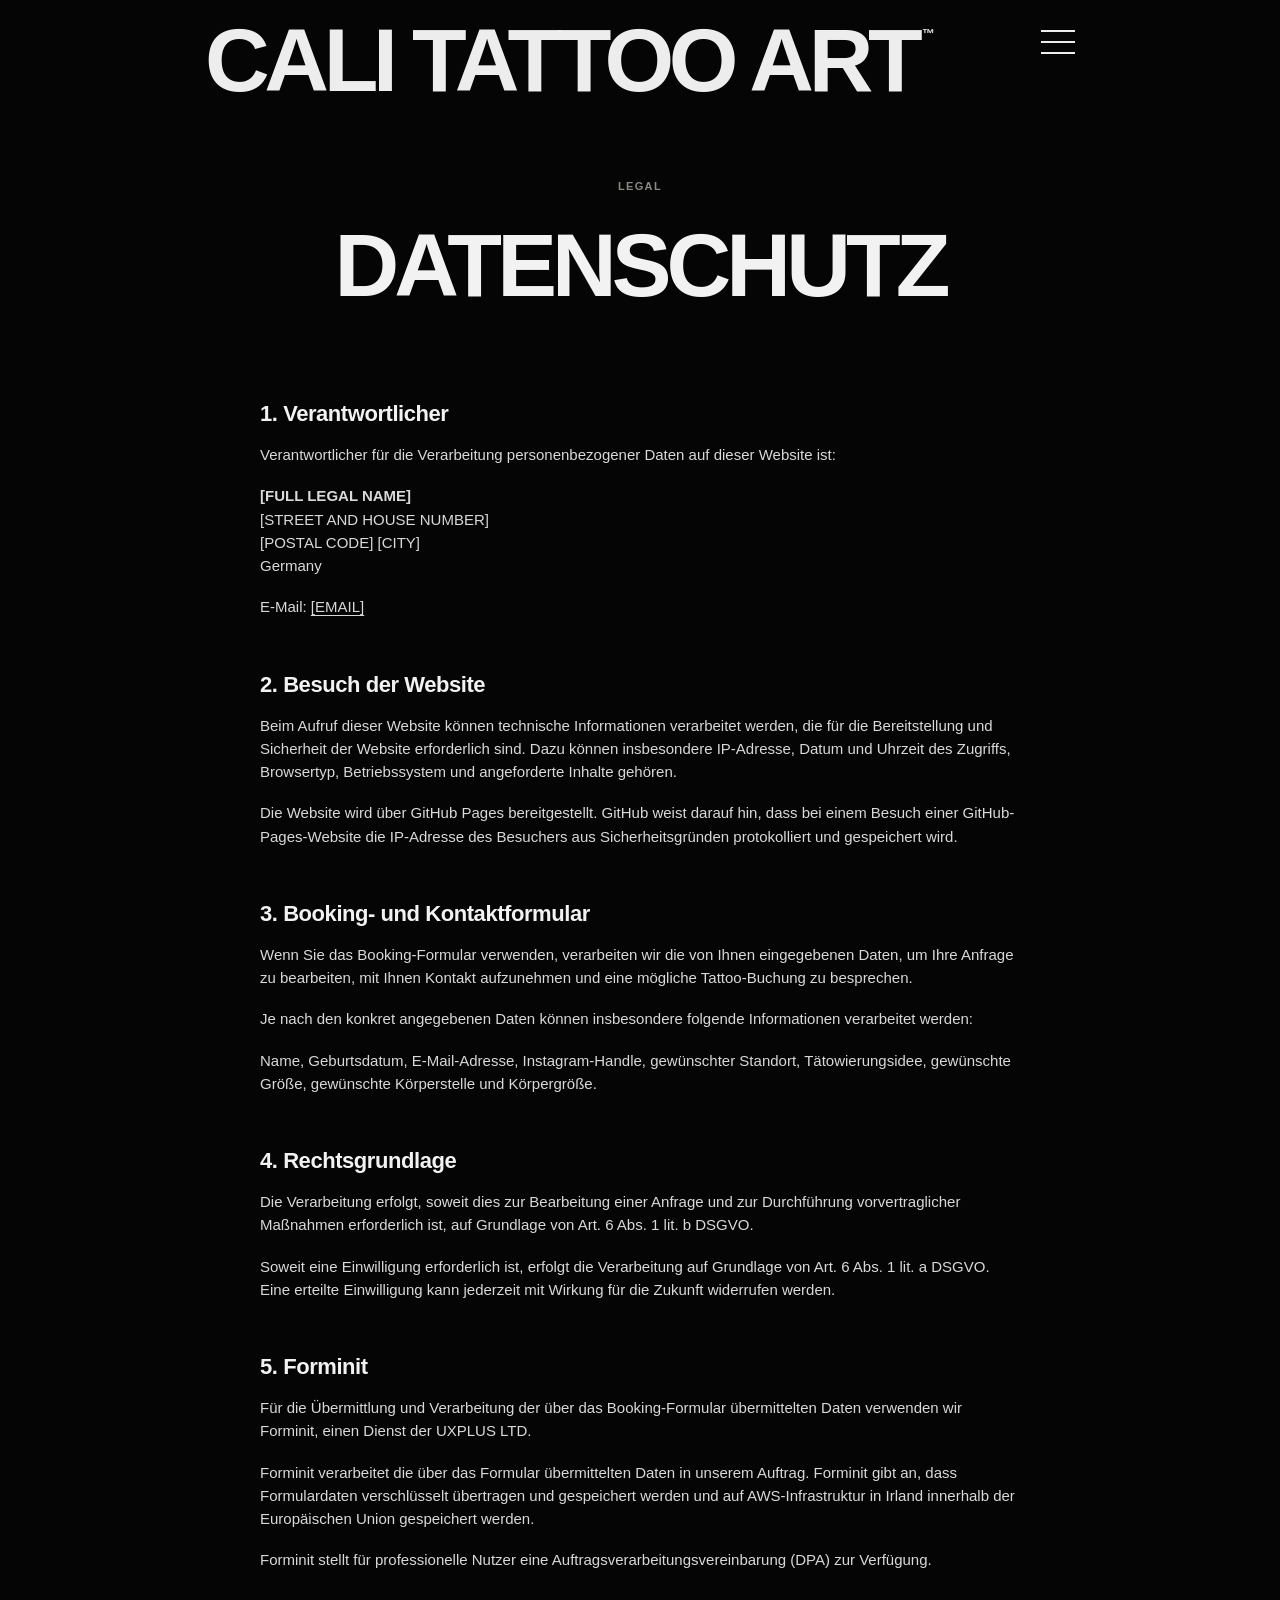
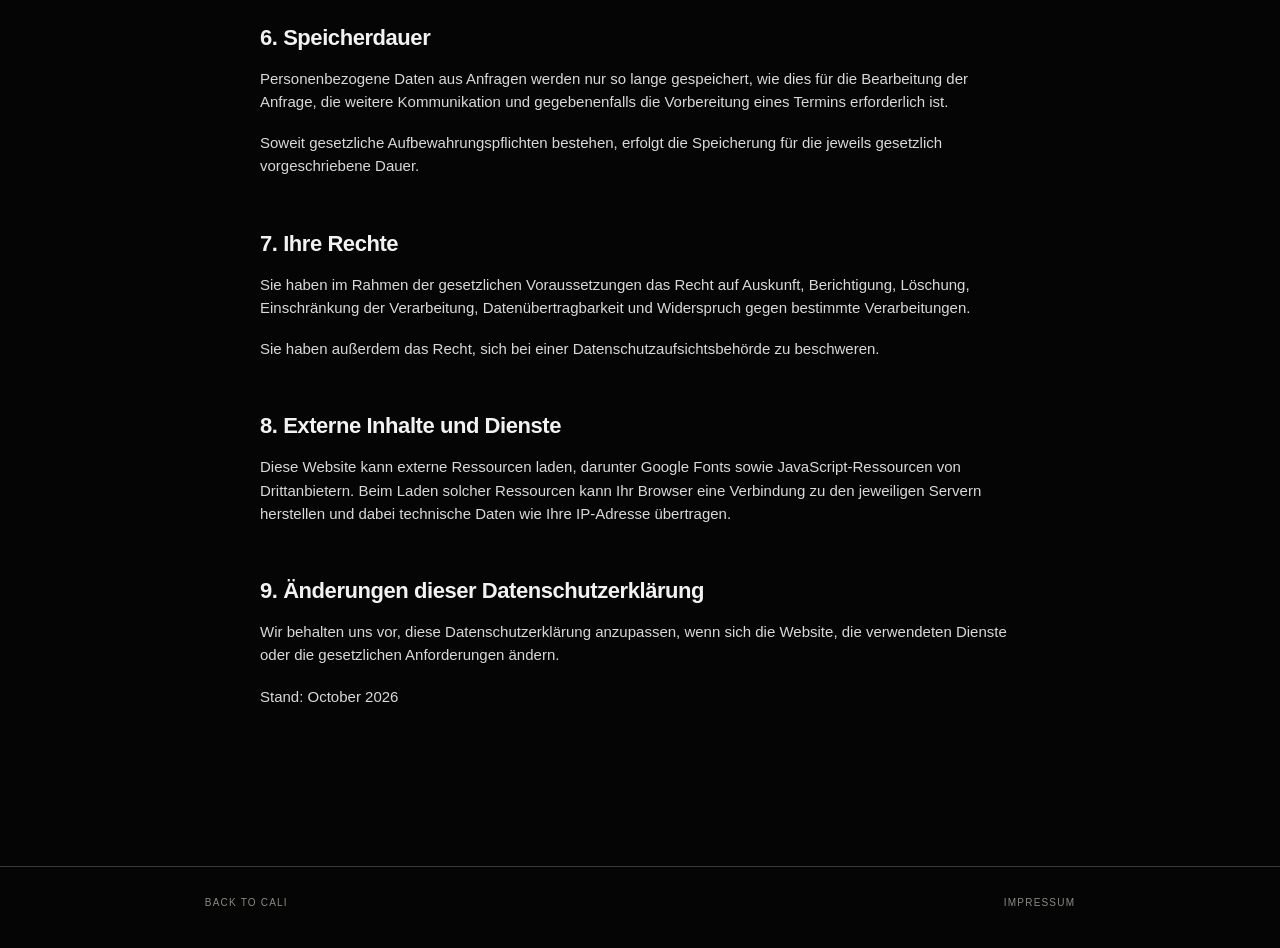
==== datenschutz.html @ 687f27f2 "impre" ====
<!DOCTYPE html>
<html lang="en">

<head>

    <meta charset="UTF-8">

    <meta
        name="viewport"
        content="width=device-width, initial-scale=1.0">

    <title>CALI — Privacy Policy</title>

    <link rel="stylesheet" href="style.css">

</head>

<body>

<header class="site-header">

    <a href="index.html" class="brand">
        <span class="brand-name">CALI TATTOO ART</span>
        <span class="brand-tm">™</span>
    </a>

    <button
        class="menu-toggle"
        aria-label="Open menu"
        aria-expanded="false">

        <span></span>
        <span></span>
        <span></span>

    </button>

    <div class="menu-panel">

        <a href="index.html#experience">
            TATTOO EXPERIENCE
        </a>

        <a href="index.html#booking">
            BOOK NOW
        </a>

        <a href="work.html">
            MY WORK
        </a>

    </div>

</header>


<main class="legal-page">

    <section class="legal-header">

        <span>LEGAL</span>

        <h1>DATENSCHUTZ</h1>

    </section>


    <section class="legal-content">

        <h2>1. Verantwortlicher</h2>

        <p>
            Verantwortlicher für die Verarbeitung
            personenbezogener Daten auf dieser Website ist:
        </p>

        <p>
            <strong>[FULL LEGAL NAME]</strong><br>
            [STREET AND HOUSE NUMBER]<br>
            [POSTAL CODE] [CITY]<br>
            Germany
        </p>

        <p>
            E-Mail:
            <a href="mailto:[EMAIL]">[EMAIL]</a>
        </p>


        <h2>2. Besuch der Website</h2>

        <p>
            Beim Aufruf dieser Website können technische
            Informationen verarbeitet werden, die für die
            Bereitstellung und Sicherheit der Website erforderlich
            sind. Dazu können insbesondere IP-Adresse,
            Datum und Uhrzeit des Zugriffs, Browsertyp,
            Betriebssystem und angeforderte Inhalte gehören.
        </p>

        <p>
            Die Website wird über GitHub Pages bereitgestellt.
            GitHub weist darauf hin, dass bei einem Besuch einer
            GitHub-Pages-Website die IP-Adresse des Besuchers aus
            Sicherheitsgründen protokolliert und gespeichert wird.
        </p>


        <h2>3. Booking- und Kontaktformular</h2>

        <p>
            Wenn Sie das Booking-Formular verwenden, verarbeiten
            wir die von Ihnen eingegebenen Daten, um Ihre Anfrage
            zu bearbeiten, mit Ihnen Kontakt aufzunehmen und eine
            mögliche Tattoo-Buchung zu besprechen.
        </p>

        <p>
            Je nach den konkret angegebenen Daten können
            insbesondere folgende Informationen verarbeitet werden:
        </p>

        <p>
            Name, Geburtsdatum, E-Mail-Adresse, Instagram-Handle,
            gewünschter Standort, Tätowierungsidee, gewünschte
            Größe, gewünschte Körperstelle und Körpergröße.
        </p>


        <h2>4. Rechtsgrundlage</h2>

        <p>
            Die Verarbeitung erfolgt, soweit dies zur Bearbeitung
            einer Anfrage und zur Durchführung vorvertraglicher
            Maßnahmen erforderlich ist, auf Grundlage von
            Art. 6 Abs. 1 lit. b DSGVO.
        </p>

        <p>
            Soweit eine Einwilligung erforderlich ist, erfolgt die
            Verarbeitung auf Grundlage von Art. 6 Abs. 1 lit. a
            DSGVO. Eine erteilte Einwilligung kann jederzeit mit
            Wirkung für die Zukunft widerrufen werden.
        </p>


        <h2>5. Forminit</h2>

        <p>
            Für die Übermittlung und Verarbeitung der über das
            Booking-Formular übermittelten Daten verwenden wir
            Forminit, einen Dienst der UXPLUS LTD.
        </p>

        <p>
            Forminit verarbeitet die über das Formular übermittelten
            Daten in unserem Auftrag. Forminit gibt an, dass
            Formulardaten verschlüsselt übertragen und gespeichert
            werden und auf AWS-Infrastruktur in Irland innerhalb
            der Europäischen Union gespeichert werden.
        </p>

        <p>
            Forminit stellt für professionelle Nutzer eine
            Auftragsverarbeitungsvereinbarung (DPA) zur Verfügung.
        </p>


        <h2>6. Speicherdauer</h2>

        <p>
            Personenbezogene Daten aus Anfragen werden nur so lange
            gespeichert, wie dies für die Bearbeitung der Anfrage,
            die weitere Kommunikation und gegebenenfalls die
            Vorbereitung eines Termins erforderlich ist.
        </p>

        <p>
            Soweit gesetzliche Aufbewahrungspflichten bestehen,
            erfolgt die Speicherung für die jeweils gesetzlich
            vorgeschriebene Dauer.
        </p>


        <h2>7. Ihre Rechte</h2>

        <p>
            Sie haben im Rahmen der gesetzlichen Voraussetzungen
            das Recht auf Auskunft, Berichtigung, Löschung,
            Einschränkung der Verarbeitung, Datenübertragbarkeit
            und Widerspruch gegen bestimmte Verarbeitungen.
        </p>

        <p>
            Sie haben außerdem das Recht, sich bei einer
            Datenschutzaufsichtsbehörde zu beschweren.
        </p>


        <h2>8. Externe Inhalte und Dienste</h2>

        <p>
            Diese Website kann externe Ressourcen laden, darunter
            Google Fonts sowie JavaScript-Ressourcen von
            Drittanbietern. Beim Laden solcher Ressourcen kann Ihr
            Browser eine Verbindung zu den jeweiligen Servern
            herstellen und dabei technische Daten wie Ihre
            IP-Adresse übertragen.
        </p>


        <h2>9. Änderungen dieser Datenschutzerklärung</h2>

        <p>
            Wir behalten uns vor, diese Datenschutzerklärung
            anzupassen, wenn sich die Website, die verwendeten
            Dienste oder die gesetzlichen Anforderungen ändern.
        </p>

        <p>
            Stand: October 2026
        </p>

    </section>

</main>


<footer class="legal-footer">

    <a href="index.html">BACK TO CALI</a>

    <a href="impressum.html">IMPRESSUM</a>

</footer>


<script src="https://forminit.com/sdk/v1/forminit.js"></script>

<script type="module" src="script.js"></script>

</body>

</html>
---- style.css ----
@import url('https://fonts.googleapis.com/css2?family=Roboto+Condensed:wght@700&display=swap');
@import url('https://fonts.googleapis.com/css2?family=Manrope:wght@300;400&display=swap');


/* =========================================================
   BASIC RESET
========================================================= */

* {
    margin: 0;
    padding: 0;
    box-sizing: border-box;
}

html {
    scroll-behavior: smooth;
}

body {
    background: #050505;
    color: #f2f2f2;
    font-family: Arial, Helvetica, sans-serif;
}

a {
    color: inherit;
    text-decoration: none;
}

img,
video {
    display: block;
}

main {
    width: 100%;
}


/* =========================================================
   ROOT
========================================================= */

:root {
    --bg: #050505;
    --text: #f2f2f2;
    --muted: #8a8a84;
    --line: rgba(241, 241, 237, 0.22);
}


/* =========================================================
   HEADER
========================================================= */

.site-header {
       position: fixed;
    top: 0;
    left: 0;

    width: 100%;

    z-index: 1000;

    padding: 24px 32px;

    display: flex;
    justify-content: space-between;
    align-items: flex-start;

    background: transparent;
    mix-blend-mode: difference;
}

.main-nav {
    display: none !important;
}


/* BRAND */

.brand {
    position: relative;

    display: inline-flex;
    align-items: flex-start;

    font-family: 'DejaVu Sans Condensed', Arial, sans-serif;
    font-size: clamp(55px, 7vw, 105px);
    line-height: 0.82;
    letter-spacing: -0.06em;
    font-weight: 700;

    white-space: nowrap;

    transform-origin: top left;
    will-change: transform;

    transition: transform 2s ease-in-out;
}

.brand-name {
    display: inline-block;
}

.brand-tm {
    position: static !important;

    display: inline-block;

    margin-left: 5px !important;

    font-family: Arial, Helvetica, sans-serif !important;
    font-size: 0.14em !important;
    font-weight: 700 !important;
    line-height: 1 !important;
    letter-spacing: 0 !important;

    transform: translateY(0.32em) !important;
}


/* NAVIGATION */

.main-nav {
    display: flex;
    align-items: flex-start;

    gap: 28px;

    padding-top: 5px;
}

.main-nav a {
    font-size: 11px;
    letter-spacing: 0.14em;
    line-height: 1;
}

.main-nav a:hover {
    opacity: 0.6;
}


/* HEADER WHEN SCROLLED */

.site-header.scrolled {
    padding-top: 18px;
}

.site-header.scrolled .brand {
    font-size: clamp(55px, 7vw, 105px);
    line-height: 0.82;
    letter-spacing: -0.06em;
    font-weight: 700;

    transform: scale(0.42);
    transform-origin: top left;
}


/* =========================================================
   HERO
========================================================= */

.hero {
    position: relative;

    width: 100%;

    min-height: auto;
    height: auto;

    padding: 135px 40px 20px;

    display: flex;
    flex-direction: column;
    justify-content: flex-start;

    background: var(--bg);

    overflow: visible;
}


/* HERO IMAGE */

.hero-image {
    width: min(18vw, 340px);
    margin: 20px 0 0 12%;
    position: relative;
    z-index: 1;
    align-self: flex-start;
    }

.hero-image img {
    width: 100%;
    height: auto;

    display: block;

    object-fit: cover;

    filter: grayscale(100%);
}


/* HERO TOP / BOTTOM */

.hero-top,
.hero-bottom {
    width: 100%;

    display: flex;
    justify-content: space-between;
    align-items: flex-end;

    font-size: 10px;
    line-height: 1;

    letter-spacing: 0.13em;

    color: var(--muted);
}


/* =========================================================
   THREE.JS LOGO
========================================================= */

.hero-logo {
    position: fixed;

    top: 46%;
    left: 70%;

    width: min(480px, 48vw);
    height: min(480px, 48vw);

    transform: translate(-50%, -50%);

    z-index: 900;

    pointer-events: none;

    perspective: 1000px;
}

#three-logo {
    width: 100%;
    height: 100%;

    display: block;
}


/* =========================================================
   STUDIO
========================================================= */

.studio-section {
    min-height: 80vh;
}

.studio-heading {
    margin-top: 70px;
}

.studio-heading h2 {
    margin: 0;

    font-size: clamp(42px, 5vw, 72px);
    line-height: 0.9;

    font-weight: 400;

    letter-spacing: -0.045em;
}


/* =========================================================
   CALI VISUAL FLOW
========================================================= */

.visual-flow {
    position: relative;
    width: 100%;
    height: 2450px;
    margin-top: 40px;
}


/* LOGO */

.visual-logo {
    position: absolute;

    top: 0;
    left: 10%;

    width: 180px;
}

.visual-logo img {
    width: 100%;
    height: auto;
}


/* VIDEO */

.visual-video {
    position: absolute;

    top: 80px;
    right: 12%;
    left: auto;

    width: 260px;
    aspect-ratio: 9 / 16;

    overflow: hidden;
}

.visual-video video {
     width: 100%;
    height: 100%;

    display: block;

    object-fit: cover;
}


/* ALL PHOTOS */

.visual-photo {
    position: absolute;

    overflow: hidden;
}

.visual-photo img {
   width: 100%;
    height: 100%;

    display: block;

    object-fit: cover;
}


/* =========================================================
   COMPACT VISUAL FLOW — HORIZONTAL + VERTICAL
========================================================= */

.visual-photo-1 {
   position: absolute;

    top: 650px;
    right: 14%;

    width: 217px;
    height: 270px;

    overflow: hidden;
    }


.visual-photo-2 {
   position: absolute;

    top: 540px;
    left: 14%;

    width: 323px;
    height: 323px;

    overflow: hidden;
}

.visual-photo-3 {
   position: absolute;

    top: 1100px;
    right: 14%;

    width: 417px;
    height: 485px;

    overflow: hidden;
}

.visual-photo-4 {
    position: absolute;

    top: 1350px;       
    left: 14%;

    width: 24vw;
    max-width: 460px;

    height: 460px;

    overflow: hidden;
}

.visual-photo-5 {
      position: absolute;

    top: 1650px;
    right: 14%;

    width: 24vw;
    max-width: 460px;

    height: 460px;

    overflow: hidden;
}

/* PHOTO 6 */

.visual-photo-6 {
    width: 300px;
    height: 390px;

    right: 10%;
    top: 1810px;
}


/* =========================================================
   TATTOO EXPERIENCE
========================================================= */

.experience-section {
    position: relative;

    width: 100%;

    min-height: 850px;

    padding: 90px 8% 160px;

    margin: 0;
}


/* LEFT CONTENT */

.experience-copy {
    width: 45%;
    max-width: 620px;

    margin-left: 5%;
}


/* HEADLINE */

.experience-heading {
    margin: 0;
    padding: 0;

    font-family: 'DejaVu Sans Condensed', Arial, sans-serif;

    font-size: clamp(27px, 2.6vw, 40px);

    line-height: 0.9;

    letter-spacing: -0.05em;

    font-weight: 700;

    white-space: nowrap;
}


/* TEXT */

.experience-text {
    display: flex;
    flex-direction: column;

    gap: 13px;

    max-width: 500px;

    margin-top: 65px;

    padding: 0;
}

.experience-text p {
    margin: 0;
    padding: 0;

    font-family: 'DejaVu Sans Condensed', Arial, sans-serif;

    font-size: clamp(14px, 1.5vw, 22px);

    line-height: 1.05;

    letter-spacing: -0.02em;

    font-weight: 400;
}


/* FINAL LINE */

.experience-text p:last-child {
    margin-top: 45px;
}


/* =========================================================
   MOBILE
========================================================= */

@media (max-width: 700px) {

    .experience-section {
        min-height: auto;

        padding: 70px 6% 110px;
    }

    .experience-copy {
        width: 100%;
        max-width: none;

        margin-left: 0;
    }

    .experience-heading {
        font-size: clamp(26px, 7vw, 40px);

        white-space: nowrap;
    }

    .experience-text {
        max-width: 90%;

        margin-top: 50px;

        gap: 12px;
    }

    .experience-text p {
        font-size: clamp(17px, 4.8vw, 24px);
    }

    .experience-text p:last-child {
        margin-top: 45px;
    }
}
/* =========================================================
   BOOKING
========================================================= */

.booking-section {
    min-height: 45vh;

    display: flex;
    flex-direction: column;

    justify-content: center;
    align-items: flex-start;

    padding-top: 100px;
    padding-bottom: 100px;
}

.booking-section .eyebrow {
    font-size: 10px;

    color: var(--muted);

    letter-spacing: 0.15em;

    margin-bottom: 40px;
}

.booking-section h2 {
    margin: 0 0 70px;

    font-size: clamp(70px, 10vw, 150px);

    line-height: 0.83;

    font-weight: 400;

    letter-spacing: -0.06em;
}

.booking-button {
    border-bottom: 1px solid var(--text);

    padding-bottom: 8px;

    font-size: 12px;

    letter-spacing: 0.12em;
}

.booking-button span {
    margin-left: 30px;

    font-size: 18px;
}


/* =========================================================
   FOOTER
========================================================= */

.site-footer {
    border-top: 1px solid var(--line);

    padding: 30px 32px 24px;
}

.footer-links {
    display: flex;

    gap: 25px;

    margin-bottom: 60px;

    font-size: 10px;

    letter-spacing: 0.12em;
}

.footer-bottom {
    display: flex;

    justify-content: space-between;

    font-size: 9px;

    letter-spacing: 0.1em;

    color: var(--muted);
}


/* =========================================================
   MOBILE
========================================================= */

@media (max-width: 700px) {

    /* HEADER */

    .site-header {
        padding: 20px;
    }

    .main-nav {
        gap: 12px;
    }

    .main-nav a:nth-child(1),
    .main-nav a:nth-child(2) {
        display: none;
    }


    /* HERO */

    .hero {
        padding: 90px 20px 25px;
    }

    .hero-image {
         width: 63.75vw;

        margin-top: 20px;
        margin-left: 0;
    }

    .hero-top,
    .hero-bottom {
        font-size: 8px;
    }


    /* THREE.JS LOGO */

    .hero-logo {
        top: 43%;

        width: 70vw;
        height: 70vw;
    }


    /* STUDIO */

    .studio-heading {
        margin-top: 90px;
    }


    /* VISUAL FLOW */

    .visual-flow {
        height: 1850px;
    }

    .visual-logo {
        width: 120px;

        left: 6%;
    }

    .visual-video {
         top: 0;
        left: 12%;

        width: 58vw;
        max-width: none;

        aspect-ratio: 1.15 / 1;
    }

    .visual-photo-1 {
      top: 270px;
        right: 12%;

        width: 32vw;
        max-width: none;
        height: 230px;
    }

    .visual-photo-2 {
            top: 540px;
        left: 17%;

        width: 52vw;
        max-width: none;
        height: 300px;
    }

    .visual-photo-3 {
         top: 820px;
        right: 14%;

        width: 58vw;
        max-width: none;
        height: 250px;
    }

    .visual-photo-4 {
        width: 135px;
    height: 176px;
    right: 5%;
    top: 1010px;
    }

    .visual-photo-5 {
        width: 195px;
    height: 195px;
    left: 5%;
    top: 1270px;
    }

    .visual-photo-6 {
        width: 180px;
        height: 235px;

        right: 5%;
        top: 1480px;
    }


    /* TATTOO EXPERIENCE */

    .experience-section {
        padding: 70px 6% 110px;
    }

    .experience-copy {
        margin-left: 0;
    }

    .experience-heading {
        font-size: clamp(48px, 13vw, 75px);
    }

    .experience-text {
        margin-top: 70px;
        gap: 20px;
    }

    .experience-text p {
        font-size: clamp(23px, 6vw, 34px);
    }

    .experience-text p:last-child {
        margin-top: 55px;
    }


    /* BOOKING */

    .booking-section {
        padding-top: 80px;
        padding-bottom: 80px;
    }


    /* FOOTER */

    .footer-links {
        flex-wrap: wrap;
    }

    .footer-bottom {
        flex-direction: column;

        gap: 10px;
    }
}

/* =========================================================
   HERO INTRO
========================================================= */

.visual-intro {
   position: absolute;
    top: 230px;
    left: 55%;
    width: 320px;
    z-index: 2;
}

.visual-intro h2 {
    margin: 0;

    font-family: 'DejaVu Sans Condensed', Arial, sans-serif;
    font-size: clamp(34px, 3.8vw, 58px);

    font-weight: 700;
    line-height: 0.85;
    letter-spacing: -0.055em;

    color: #f5f5f2;
}

.visual-intro h2 span {
    display: block;
}

.intro-top {
    margin-left: 0;
}

.intro-bottom {
    margin-left: 21%
;
}

/* =========================================================
   PORTFOLIO END — FINAL IMAGE ROW
========================================================= */
.portfolio-end {
    width: 100%;

    padding: 60px 8% 120px;

    display: flex;
    justify-content: center;
}

.portfolio-end-box {
    width: 100%;

    display: grid;
    grid-template-columns: repeat(3, 1fr);

    gap: 16px;

    background: transparent;
    padding: 0;
}

.portfolio-end-image {
    width: 100%;
    aspect-ratio: 1 / 1;

    overflow: hidden;
}

.portfolio-end-image img {
    width: 100%;
    height: 100%;

    display: block;

    object-fit: cover;
}

/* =========================================================
   RESTORE MAIN SITE LAYOUT
   Only Portfolio End uses its own 14% margin
========================================================= */


/* HEADER — RESTORE ORIGINAL POSITION + ANIMATION */

.site-header {
  position: fixed;
    top: 0;
    left: 0;

    width: 100%;
    z-index: 1000;

    padding: 24px 32px 24px 16%;

    display: flex;
    justify-content: flex-start;
    align-items: flex-start;

    background: transparent;
    mix-blend-mode: difference;
}

.main-nav {
    display: none !important;
}

.brand {
    position: relative !important;

    display: inline-flex !important;
    align-items: flex-start !important;

    font-family: 'DejaVu Sans Condensed', Arial, sans-serif !important;

    font-size: clamp(55px, 7vw, 105px) !important;
    line-height: 0.82 !important;
    letter-spacing: -0.06em !important;
    font-weight: 700 !important;

    white-space: nowrap !important;

    transform-origin: top left !important;

    will-change: transform !important;

    transition: transform 2s ease-in-out !important;
}


/* SCROLL ANIMATION — RESTORE */

.site-header.scrolled {
    padding-top: 18px !important;
}

.site-header.scrolled .brand {
    font-size: clamp(55px, 7vw, 105px) !important;
    line-height: 0.82 !important;
    letter-spacing: -0.06em !important;
    font-weight: 700 !important;

    transform: scale(0.42) !important;

    transform-origin: top left !important;
}


/* VIDEO — RESTORE RIGHT POSITION */

.visual-video {
    position: absolute;

    top: 80px;
    right: 12%;

    width: 260px;
    aspect-ratio: 9 / 16;

    overflow: hidden;
}


/* HERO IMAGE — RESTORE 12% */

.hero-image {
   width: min(22vw, 320px);

    margin: 20px 0 0 14%;

    position: relative;
    z-index: 1;

    align-self: flex-start;
}


/* =========================================================
   FINAL 3 IMAGE GRID ONLY
========================================================= */

.portfolio-end {
    width: 100%;

    padding: 60px 8% 120px;

    display: flex;
    justify-content: center;
}

.portfolio-end-box {
    width: 100%;

    display: grid;
    grid-template-columns: repeat(3, 1fr);

    gap: 16px;

    background: transparent;
    padding: 0;
}

.portfolio-end-image {
    width: 100%;
    aspect-ratio: 1 / 1;

    overflow: hidden;
}

.portfolio-end-image img {
    width: 100%;
    height: 100%;

    display: block;

    object-fit: cover;
}

/* =========================================================
   CALI TATTOO ART — RESTORE SCROLL ANIMATION
========================================================= */

.brand {
    position: relative !important;

    display: inline-flex !important;
    align-items: flex-start !important;

    font-family: 'DejaVu Sans Condensed', Arial, sans-serif !important;

    font-size: clamp(55px, 7vw, 105px) !important;
    line-height: 0.82 !important;
    letter-spacing: -0.06em !important;
    font-weight: 700 !important;

    white-space: nowrap !important;

    transform-origin: top left !important;
    will-change: transform !important;

    transition: transform 2s ease-in-out !important;
}

.site-header.scrolled .brand {
    transform: scale(0.42) !important;
    transform-origin: top left !important;
}

/* =========================================================
   PORTFOLIO END — BIGGER
========================================================= */

.portfolio-end {
    width: 100% !important;
    padding: 10px 8% 120px !important;
    margin: 0 !important;
}

.portfolio-end-box {
    width: 100% !important;

    display: grid !important;
    grid-template-columns: repeat(3, minmax(0, 1fr)) !important;

    gap: 18px !important;

    margin: 0 !important;
    padding: 0 !important;
}

.portfolio-end-image {
    width: 100% !important;

    aspect-ratio: 1 / 1.3 !important;

    overflow: hidden !important;
}

.portfolio-end-image img {
    width: 100% !important;
    height: 100% !important;

    display: block !important;

    object-fit: cover !important;
}

/* =========================================================
   GLOBAL 16% ALIGNMENT
   Everything lines up with CALI TATTOO ART
========================================================= */


/* HEADER */

.site-header {
    padding-left: 16% !important;
    padding-right: 16% !important;
}


/* HERO IMAGE */

.hero-image {
    margin-left: 16% !important;
}


/* LEFT-SIDE WORK IMAGES */

.visual-photo-1 {
    right: 16% !important;
}

.visual-photo-2 {
    left: 16% !important;
}

.visual-photo-3 {
    right: 16% !important;
}

.visual-photo-4 {
    right: 16% !important;
}


/* RIGHT-SIDE / LEFT-SIDE CONSISTENCY */

.visual-video {
    right: 16% !important;
    left: auto !important;
}


/* PORTFOLIO FULL STOP */

.portfolio-end {
    padding-left: 16% !important;
    padding-right: 16% !important;
}


/* TATTOO EXPERIENCE */

.experience-section {
    padding-left: 16% !important;
    padding-right: 16% !important;
}

.experience-copy {
    margin-left: 0 !important;
}


/* BOOKING */

.booking-section {
    padding-left: 16% !important;
    padding-right: 16% !important;
}


/* FOOTER */

.site-footer {
    padding-left: 16% !important;
    padding-right: 16% !important;
}


/* =========================================================
   MOBILE
========================================================= */

@media (max-width: 700px) {

    .site-header {
        padding-left: 14% !important;
        padding-right: 14% !important;
    }

    .hero-image {
        margin-left: 14% !important;
    }

    .visual-video {
        right: 14% !important;
    }

    .visual-photo-1 {
        right: 14% !important;
    }

    .visual-photo-2 {
        left: 14% !important;
    }

    .visual-photo-3 {
        right: 14% !important;
    }

    .portfolio-end {
        padding-left: 14% !important;
        padding-right: 14% !important;
    }

    .experience-section {
        padding-left: 14% !important;
        padding-right: 14% !important;
    }

    .booking-section {
        padding-left: 14% !important;
        padding-right: 14% !important;
    }

    .site-footer {
        padding-left: 14% !important;
        padding-right: 14% !important;
    }
}
/* ALIGN CALIWORKEX3 WITH 16% PAGE MARGIN */

.visual-photo-5 {
    left: auto !important;
    right: 16% !important;
}
/* =========================================================
   MENU — CLEAN VERSION
========================================================= */

.menu-toggle {
    position: fixed !important;

    top: 30px !important;
    right: 16% !important;

    width: 34px !important;
    height: 24px !important;

    padding: 0 !important;
    margin: 0 !important;

    border: none !important;
    background: transparent !important;

    display: flex !important;
    flex-direction: column !important;
    justify-content: space-between !important;

    cursor: pointer !important;

    z-index: 9999 !important;
}

.menu-toggle span {
    display: block !important;

    width: 100% !important;
    height: 2px !important;

    background: #f2f2f2 !important;

    transition:
        transform 0.35s ease,
        opacity 0.25s ease !important;
}


/* MENU PANEL */

.menu-panel {
    position: fixed !important;

    top: 75px !important;
    right: 16% !important;

    width: 360px !important;

    display: flex !important;
    flex-direction: column !important;
    align-items: flex-end !important;

    gap: 20px !important;

    padding: 10px 0 !important;

    opacity: 0 !important;
    visibility: hidden !important;
    pointer-events: none !important;

    transform: translateY(-10px) !important;

    transition:
        opacity 0.35s ease,
        transform 0.35s ease,
        visibility 0.35s ease !important;

    z-index: 9998 !important;
}

.menu-panel a {
    display: block !important;

    color: #f2f2f2 !important;

    font-family: 'DejaVu Sans Condensed', Arial, sans-serif !important;

    font-size: 26px !important;
    line-height: 1 !important;

    font-weight: 700 !important;
    letter-spacing: -0.035em !important;

    text-align: right !important;

    white-space: nowrap !important;
}

.menu-panel a:hover {
    opacity: 0.55 !important;
}


/* OPEN */

.menu-panel.menu-visible {
    opacity: 1 !important;
    visibility: visible !important;
    pointer-events: auto !important;

    transform: translateY(0) !important;
}


/* THREE LINES → X */

.menu-toggle.menu-active span:nth-child(1) {
    transform: translateY(11px) rotate(45deg) !important;
}

.menu-toggle.menu-active span:nth-child(2) {
    opacity: 0 !important;
}

.menu-toggle.menu-active span:nth-child(3) {
    transform: translateY(-11px) rotate(-45deg) !important;
}


/* MOBILE */

@media (max-width: 700px) {

    .menu-toggle {
        top: 22px !important;
        right: 12% !important;
    }

    .menu-panel {
        top: 65px !important;
        right: 12% !important;

        width: 75vw !important;

        gap: 18px !important;
    }

    .menu-panel a {
        font-size: 22px !important;
    }
}

/* =========================================================
   BOOKING INQUIRY FORM
========================================================= */

.booking-section {
    width: 100%;

    min-height: auto !important;

    padding: 160px 16% 180px !important;

    display: block !important;
}


/* =========================================================
   BOOKING HEADING
========================================================= */

.booking-heading {
    margin-bottom: 90px;
}

.booking-label {
    display: block;

    margin-bottom: 45px;

    font-size: 11px;

    letter-spacing: 0.12em;

    color: var(--muted);
}

.booking-heading h2 {
    margin: 0;

    font-family: 'DejaVu Sans Condensed', Arial, sans-serif;

    font-size: clamp(48px, 6vw, 82px);

    line-height: 0.88;

    letter-spacing: -0.055em;

    font-weight: 700;
}


/* =========================================================
   FORM
========================================================= */

.booking-form {
    width: 100%;

    max-width: 900px;
}


/* =========================================================
   STANDARD FIELD
========================================================= */

.booking-field {
    width: 100%;

    margin-bottom: 20px;

    border: 1px solid rgba(241, 241, 237, 0.3);

    min-height: 82px;

    display: flex;
    flex-direction: column;
    justify-content: center;

    padding: 0 28px;
}

.booking-field label {
    font-size: 11px;

    letter-spacing: 0.12em;

    color: rgba(241, 241, 237, 0.55);

    margin-bottom: 8px;
}


/* INPUT */

.booking-field input,
.booking-field textarea {
    width: 100%;

    border: none;

    outline: none;

    background: transparent;

    color: var(--text);

    font-family: Arial, Helvetica, sans-serif;

    font-size: 17px;

    padding: 0;
}

.booking-field input::placeholder {
    color: rgba(241, 241, 237, 0.3);
}


/* =========================================================
   MAIN IDEA
========================================================= */

.booking-message {
    min-height: 320px;

    justify-content: flex-start;

    padding-top: 28px;
}

.booking-message textarea {
    height: 240px;

    resize: vertical;

    line-height: 1.5;
}


/* =========================================================
   LOCATION
========================================================= */

.booking-location {
    min-height: 85px;

    margin: 40px 0;

    display: flex;

    align-items: center;

    gap: 18px;
}

.booking-location-label {
    margin-right: 15px;

    font-size: 11px;

    letter-spacing: 0.12em;

    color: rgba(241, 241, 237, 0.55);
}

.location-option {
    display: flex;

    align-items: center;

    gap: 10px;

    cursor: pointer;
}

.location-option input {
    appearance: none;

    width: 32px;
    height: 32px;

    border: 2px solid rgba(241, 241, 237, 0.55);

    border-radius: 4px;

    cursor: pointer;

    position: relative;
}

.location-option input:checked::after {
    content: "";

    position: absolute;

    width: 14px;
    height: 14px;

    background: var(--text);

    top: 7px;
    left: 7px;

    border-radius: 2px;
}

.location-option span {
    font-size: 12px;

    letter-spacing: 0.08em;
}


/* =========================================================
   DATE INPUT
========================================================= */

.booking-field input[type="date"] {
    color-scheme: dark;
}


/* =========================================================
   SUBMIT
========================================================= */

.booking-submit {
    margin-top: 55px;

    border: none;

    border-bottom: 1px solid var(--text);

    background: transparent;

    color: var(--text);

    padding: 0 0 10px;

    font-size: 12px;

    letter-spacing: 0.12em;

    cursor: pointer;
}

.booking-submit span {
    margin-left: 28px;

    font-size: 18px;
}

.booking-submit:hover {
    opacity: 0.6;
}


/* =========================================================
   MOBILE
========================================================= */

@media (max-width: 700px) {

    .booking-section {
        padding: 110px 12% 130px !important;
    }

    .booking-heading {
        margin-bottom: 65px;
    }

    .booking-label {
        margin-bottom: 30px;
    }

    .booking-heading h2 {
        font-size: clamp(42px, 11vw, 65px);
    }

    .booking-field {
        min-height: 75px;

        padding: 0 18px;
    }

    .booking-message {
        min-height: 260px;

        padding-top: 22px;
    }

    .booking-message textarea {
        height: 190px;
    }

    .booking-location {
        flex-wrap: wrap;

        gap: 14px;

        margin: 30px 0;
    }

    .booking-location-label {
        width: 100%;

        margin-right: 0;
    }

    .booking-submit {
        margin-top: 40px;
    }
}

/* =========================================================
   BOOKING FORM STATUS
========================================================= */

.booking-status {
    margin-top: 25px;

    font-size: 11px;

    letter-spacing: 0.08em;

    line-height: 1.4;
}

.booking-status-loading {
    opacity: 0.5;
}

.booking-status-success {
    opacity: 1;
}

.booking-status-error {
    opacity: 0.8;
}

/* =========================================================
   BOOKING — COMPACT VERSION
========================================================= */

.booking-section {
    padding: 70px 16% 90px !important;
    min-height: auto !important;
}

.booking-heading {
    margin-bottom: 45px !important;
}

.booking-label {
    margin-bottom: 20px !important;
    font-size: 9px !important;
}

.booking-heading h2 {
    font-size: clamp(32px, 3.5vw, 52px) !important;
    line-height: 0.9 !important;
    letter-spacing: -0.05em !important;
}


/* FORM */

.booking-form {
    max-width: 650px !important;
}


/* INPUT FIELDS */

.booking-field {
    min-height: 52px !important;
    margin-bottom: 10px !important;
    padding: 0 16px !important;
}

.booking-field label {
    font-size: 8px !important;
    margin-bottom: 4px !important;
}

.booking-field input,
.booking-field select,
.booking-field textarea {
    font-size: 12px !important;
}


/* MAIN IDEA */

.booking-message {
    min-height: 180px !important;
    padding-top: 16px !important;
}

.booking-message textarea {
    height: 125px !important;
}


/* LOCATION */

.booking-location {
    min-height: 55px !important;
    margin: 20px 0 !important;
    gap: 12px !important;
}

.booking-location-label {
    font-size: 8px !important;
    margin-right: 5px !important;
}

.location-option input {
    width: 22px !important;
    height: 22px !important;
}

.location-option input:checked::after {
    width: 9px !important;
    height: 9px !important;
    top: 5px !important;
    left: 5px !important;
}

.location-option span {
    font-size: 9px !important;
}


/* SUBMIT */

.booking-submit {
    margin-top: 30px !important;
    font-size: 10px !important;
    padding-bottom: 7px !important;
}

.booking-submit span {
    margin-left: 18px !important;
    font-size: 14px !important;
}


/* STATUS */

.booking-status {
    margin-top: 15px !important;
    font-size: 9px !important;
}


/* =========================================================
   MOBILE
========================================================= */

@media (max-width: 700px) {

    .booking-section {
        padding: 60px 12% 80px !important;
    }

    .booking-heading {
        margin-bottom: 40px !important;
    }

    .booking-heading h2 {
        font-size: clamp(30px, 9vw, 48px) !important;
    }

    .booking-form {
        max-width: 100% !important;
    }

    .booking-field {
        min-height: 50px !important;
        margin-bottom: 10px !important;
    }

    .booking-message {
        min-height: 170px !important;
    }

    .booking-message textarea {
        height: 115px !important;
    }
}

/* =========================================================
   MOBILE — CLEAN PORTFOLIO LAYOUT
========================================================= */

@media (max-width: 700px) {

    /* -----------------------------------------------------
       PAGE
    ----------------------------------------------------- */

    html,
    body {
        width: 100%;
        min-width: 100%;
        overflow-x: hidden;
    }


    /* -----------------------------------------------------
       HEADER
       CALI TATTOO ART STAYS THE SAME SIZE
    ----------------------------------------------------- */

    .site-header {
        position: fixed !important;

        top: 0 !important;
        left: 0 !important;

        width: 100% !important;

        padding: 20px 12% !important;

        z-index: 1000 !important;
    }

    .brand {
        font-size: 42px !important;

        line-height: 0.82 !important;

        letter-spacing: -0.055em !important;

        transform: none !important;

        transition: none !important;
    }

    /* Keep the exact same size while scrolling */
    .site-header.scrolled .brand {
        font-size: 42px !important;

        line-height: 0.82 !important;

        letter-spacing: -0.055em !important;

        transform: none !important;
    }

    .brand-tm {
        font-size: 0.14em !important;
    }


    /* -----------------------------------------------------
       THREE LINE MENU
    ----------------------------------------------------- */

    .menu-toggle {
        top: 22px !important;
        right: 12% !important;
    }

    .menu-panel {
        top: 65px !important;
        right: 12% !important;
    }


    /* -----------------------------------------------------
       HERO
    ----------------------------------------------------- */

    .hero {
        width: 100% !important;

        min-height: 100svh !important;
        height: auto !important;

        padding: 100px 12% 40px !important;

        display: flex !important;

        flex-direction: column !important;

        justify-content: flex-start !important;
    }

    .hero-image {
        width: 100% !important;

        margin: 0 !important;

        align-self: stretch !important;
    }

    .hero-image img {
        width: 100% !important;
        height: auto !important;

        display: block !important;

        object-fit: cover !important;
    }


    /* -----------------------------------------------------
       HERO INTRO
    ----------------------------------------------------- */

    .visual-intro {
        position: relative !important;

        top: auto !important;
        left: auto !important;

        width: 100% !important;

        margin-top: 35px !important;
    }

    .visual-intro h2 {
        font-size: 32px !important;

        line-height: 0.9 !important;
    }


    /* -----------------------------------------------------
       VISUAL FLOW
       EVERYTHING BECOMES ONE VERTICAL COLUMN
    ----------------------------------------------------- */

    .visual-flow {
        width: 100% !important;

        height: auto !important;

        margin: 0 !important;

        padding: 0 12% !important;

        display: flex !important;

        flex-direction: column !important;

        gap: 28px !important;
    }


    /* Remove desktop absolute positioning */

    .visual-video,
    .visual-photo-1,
    .visual-photo-2,
    .visual-photo-3,
    .visual-photo-4,
    .visual-photo-5,
    .visual-photo-6 {
        position: relative !important;

        top: auto !important;
        left: auto !important;
        right: auto !important;

        margin: 0 !important;

        width: 100% !important;

        max-width: none !important;

        height: auto !important;

        aspect-ratio: 1 / 1 !important;

        flex: none !important;

        overflow: hidden !important;
    }


    /* Every image same size */

    .visual-photo img {
        width: 100% !important;
        height: 100% !important;

        object-fit: cover !important;
    }


    /* Video also gets same visual size */

    .visual-video video {
        width: 100% !important;
        height: 100% !important;

        object-fit: cover !important;
    }


    /* -----------------------------------------------------
       PORTFOLIO END
       3 IMAGES BECOME 3 SEQUENTIAL IMAGES
    ----------------------------------------------------- */

    .portfolio-end {
        width: 100% !important;

        padding: 28px 12% 90px !important;

        margin: 0 !important;
    }

    .portfolio-end-box {
        width: 100% !important;

        display: flex !important;

        flex-direction: column !important;

        gap: 28px !important;

        margin: 0 !important;

        padding: 0 !important;
    }

    .portfolio-end-image {
        width: 100% !important;

        height: auto !important;

        aspect-ratio: 1 / 1 !important;

        margin: 0 !important;
    }

    .portfolio-end-image img {
        width: 100% !important;
        height: 100% !important;

        object-fit: cover !important;
    }


    /* -----------------------------------------------------
       TATTOO EXPERIENCE
    ----------------------------------------------------- */

    .experience-section {
        width: 100% !important;

        padding: 100px 12% 120px !important;

        min-height: auto !important;
    }

    .experience-copy {
        width: 100% !important;

        max-width: none !important;

        margin: 0 !important;
    }

    .experience-heading {
        font-size: 34px !important;

        white-space: nowrap !important;

        line-height: 0.9 !important;
    }

    .experience-text {
        width: 100% !important;

        max-width: none !important;

        margin-top: 55px !important;

        gap: 18px !important;
    }

    .experience-text p {
        font-size: 20px !important;

        line-height: 1.05 !important;
    }


    /* -----------------------------------------------------
       BOOKING
    ----------------------------------------------------- */

    .booking-section {
        width: 100% !important;

        padding: 80px 12% 100px !important;
    }


    /* -----------------------------------------------------
       FOOTER
    ----------------------------------------------------- */

    .site-footer {
        padding: 30px 12% 24px !important;
    }

}

/* =========================================================
   MOBILE — HEADER + HERO INTRO
========================================================= */

@media (max-width: 700px) {

    /* -----------------------------------------
       SMALLER CALI TATTOO ART
    ----------------------------------------- */

    .brand {
        font-size: 28px !important;
        line-height: 0.82 !important;
        letter-spacing: -0.055em !important;

        transform: none !important;
        transition: none !important;
    }

    .site-header.scrolled .brand {
        font-size: 28px !important;
        transform: none !important;
    }


    /* -----------------------------------------
       ART IS THE VOICE — CENTER OF SCREEN
    ----------------------------------------- */

    .hero {
        position: relative !important;
        min-height: 100svh !important;
    }

    .visual-intro {
        position: absolute !important;

        top: 50% !important;
        left: 50% !important;

        width: auto !important;

        margin: 0 !important;

        transform: translate(-50%, -50%) !important;

        z-index: 10 !important;

        text-align: center !important;
    }

    .visual-intro h2 {
        margin: 0 !important;

        font-size: 34px !important;
        line-height: 0.9 !important;

        letter-spacing: -0.05em !important;

        text-align: center !important;
        white-space: nowrap !important;
    }

    .visual-intro h2 span {
        display: block !important;
        margin-left: 0 !important;
    }

    .intro-top,
    .intro-bottom {
        margin-left: 0 !important;
    }
}

/* =========================================================
   MOBILE ONLY — CALI BRAND + ART IS THE VOICE
========================================================= */

@media only screen and (max-width: 700px) {

    /* -----------------------------
       CALI TATTOO ART
    ----------------------------- */

    .site-header .brand,
    .site-header.scrolled .brand {
        font-size: 35px !important;
        line-height: 0.82 !important;
        letter-spacing: -0.055em !important;
        transform: none !important;
        transition: none !important;
        white-space: nowrap !important;
    }

    .site-header {
        padding: 22px 12% !important;
    }


    /* -----------------------------
       HERO
    ----------------------------- */

    .hero {
        position: relative !important;
        width: 100% !important;

        height: 100svh !important;
        min-height: 100svh !important;

        padding: 90px 12% 0 !important;

        display: block !important;
    }


    /* -----------------------------
       HERO IMAGE
    ----------------------------- */

    .hero-image {
        width: 100% !important;
        margin: 0 !important;

        position: absolute !important;

        top: 120px !important;
        left: 12% !important;

        z-index: 1 !important;
    }

    .hero-image img {
        width: 100% !important;
        height: auto !important;

        display: block !important;
    }


    /* -----------------------------
       ART IS THE VOICE
    ----------------------------- */

    .visual-intro {
        position: absolute !important;

        top: 50% !important;
        left: 50% !important;

        width: max-content !important;

        margin: 0 !important;
        padding: 0 !important;

        transform: translate(-50%, -50%) !important;

        z-index: 50 !important;

        text-align: center !important;
    }

    .visual-intro h2 {
        margin: 0 !important;
        padding: 0 !important;

        font-family: 'DejaVu Sans Condensed', Arial, sans-serif !important;

        font-size: 30px !important;
        line-height: 0.9 !important;

        font-weight: 700 !important;
        letter-spacing: -0.05em !important;

        text-align: center !important;
        white-space: nowrap !important;
    }

    .visual-intro h2 span {
        display: block !important;

        margin-left: 0 !important;
        padding: 0 !important;
    }

    .intro-top,
    .intro-bottom {
        margin-left: 0 !important;
    }
}

/* =========================================================
   MOBILE — FINAL HERO ADJUSTMENT
========================================================= */

@media only screen and (max-width: 700px) {

    /* CALI TATTOO ART — slightly bigger */

    .site-header .brand,
    .site-header.scrolled .brand {
        font-size: 32px !important;
        line-height: 0.82 !important;
        letter-spacing: -0.055em !important;

        transform: none !important;
        transition: none !important;
    }


    /* HERO */

    .hero {
        position: relative !important;

        height: auto !important;
        min-height: auto !important;

        padding: 90px 12% 0 !important;
    }


    /* HERO IMAGE */

    .hero-image {
        position: relative !important;

        top: auto !important;
        left: auto !important;

        width: 100% !important;

        margin: 0 !important;

        z-index: 1 !important;
    }


    /* ART IS THE VOICE — BELOW IMAGE */

    .visual-intro {
        position: relative !important;

        top: auto !important;
        left: auto !important;

        width: 100% !important;

        margin: 55px 0 0 !important;

        transform: none !important;

        text-align: center !important;

        z-index: 2 !important;
    }

    .visual-intro h2 {
        margin: 0 !important;
        padding: 0 !important;

        font-family: 'DejaVu Sans Condensed', Arial, sans-serif !important;

        font-size: 30px !important;

        line-height: 0.9 !important;

        font-weight: 700 !important;

        letter-spacing: -0.05em !important;

        text-align: center !important;

        white-space: nowrap !important;
    }

    .visual-intro h2 span {
        display: block !important;

        margin: 0 !important;
        padding: 0 !important;
    }

    .intro-top,
    .intro-bottom {
        margin-left: 0 !important;
    }
}

/* =========================================================
   MOBILE — EQUAL GAP ABOVE AND BELOW ART IS THE VOICE
========================================================= */

@media only screen and (max-width: 700px) {

    /* Gap between HERO IMAGE and ART IS THE VOICE */
    .visual-intro {
        position: relative !important;

        top: auto !important;
        left: auto !important;

        width: 100% !important;

        margin: 55px 0 0 !important;
        padding: 0 !important;

        transform: none !important;

        text-align: center !important;
    }


    /* Gap between ART IS THE VOICE and VIDEO */
    .hero {
        padding-bottom: 55px !important;
    }


    /* Make sure visual flow starts immediately after that gap */
    .visual-flow {
        margin-top: 0 !important;
        padding-top: 0 !important;
    }

}

/* =========================================================
   MOBILE — EXACT EQUAL SPACING AROUND ART IS THE VOICE
========================================================= */

@media only screen and (max-width: 700px) {

    /* HERO becomes a clean vertical stack */
    .hero {
        position: relative !important;

        display: flex !important;
        flex-direction: column !important;

        height: auto !important;
        min-height: auto !important;

        padding: 90px 12% 0 !important;
    }


    /* HERO IMAGE */
    .hero-image {
        position: relative !important;

        top: auto !important;
        left: auto !important;

        width: 100% !important;

        margin: 0 !important;
    }


    /* ART IS THE VOICE */
    .visual-intro {
        position: relative !important;

        top: auto !important;
        left: auto !important;

        width: 100% !important;

        margin: 55px 0 !important;
        padding: 0 !important;

        transform: none !important;

        text-align: center !important;

        z-index: 2 !important;
    }


    .visual-intro h2 {
        margin: 0 !important;
        padding: 0 !important;

        font-size: 30px !important;
        line-height: 0.9 !important;

        text-align: center !important;
        white-space: nowrap !important;
    }


    .visual-intro h2 span {
        display: block !important;

        margin: 0 !important;
        padding: 0 !important;
    }


    /* VISUAL FLOW STARTS DIRECTLY AFTER HERO */
    .visual-flow {
        position: relative !important;

        width: 100% !important;

        height: auto !important;

        margin: 0 !important;

        padding: 0 12% !important;

        display: flex !important;
        flex-direction: column !important;

        gap: 28px !important;
    }


    /* VIDEO IS THE FIRST ITEM */
    .visual-video {
        position: relative !important;

        top: auto !important;
        left: auto !important;
        right: auto !important;

        width: 100% !important;
        height: auto !important;

        margin: 0 !important;

        aspect-ratio: 1 / 1 !important;

        flex: none !important;
    }

}

/* =========================================================
   CALI WORK EXAMPLE 7 — DESKTOP ONLY
========================================================= */

.visual-photo-7 {
    position: absolute;

    top: 1900px;
    left: 16%;

    width: 320px;
    height: 400px;

    overflow: hidden;
}

.visual-photo-7 img {
    width: 100%;
    height: 100%;

    display: block;

    object-fit: cover;
}


/* MOBILE — DON'T ADD THIS IMAGE YET */

@media (max-width: 700px) {

    .visual-photo-7 {
        display: none;
    }

}

/* =========================================================
   SEE MORE WORK
========================================================= */

.see-more-work {
    display: flex;
    justify-content: center;

    margin-top: 55px;
}

.see-more-work a {
    display: inline-flex;
    align-items: center;

    gap: 25px;

    border-bottom: 1px solid var(--text);

    padding-bottom: 10px;

    font-size: 12px;
    letter-spacing: 0.12em;

    transition: opacity 0.25s ease;
}

.see-more-work a span {
    font-size: 18px;
}

.see-more-work a:hover {
    opacity: 0.55;
}


/* MOBILE */

@media (max-width: 700px) {

    .see-more-work {
        margin-top: 45px;
    }

    .see-more-work a {
        font-size: 11px;
    }
}

/* =========================================================
   WORK PAGE
========================================================= */

.work-page {
    width: 100%;
    padding: 180px 16% 160px;
}


/* PAGE HEADER */

.work-page-header {
    margin-bottom: 120px;
}

.work-page-header > span {
    display: block;

    margin-bottom: 35px;

    font-size: 11px;
    letter-spacing: 0.12em;

    color: var(--muted);
}

.work-page-header h1 {
    margin: 0;

    font-family: 'DejaVu Sans Condensed', Arial, sans-serif;

    font-size: clamp(60px, 8vw, 110px);

    line-height: 0.84;

    letter-spacing: -0.055em;

    font-weight: 700;
}


/* GALLERY */

.work-gallery {
    display: grid;

    grid-template-columns: repeat(2, minmax(0, 1fr));

    gap: 24px;
}

.work-gallery-image {
    width: 100%;

    aspect-ratio: 1 / 1.15;

    overflow: hidden;
}

.work-gallery-image img {
    width: 100%;
    height: 100%;

    display: block;

    object-fit: cover;
}


/* MAKE SOME IMAGES LARGER */

.work-gallery-image:nth-child(1),
.work-gallery-image:nth-child(4),
.work-gallery-image:nth-child(7) {
    grid-column: span 2;
}


/* =========================================================
   MOBILE WORK PAGE
========================================================= */

@media (max-width: 700px) {

    .work-page {
        padding: 110px 12% 100px;
    }

    .work-page-header {
        margin-bottom: 70px;
    }

    .work-page-header h1 {
        font-size: clamp(48px, 13vw, 75px);
    }

    .work-gallery {
        grid-template-columns: 1fr;

        gap: 28px;
    }

    .work-gallery-image {
        grid-column: auto !important;

        aspect-ratio: 1 / 1;
    }
}

/* =========================================================
   PORTFOLIO END
========================================================= */

.portfolio-end {
    width: 100% !important;

    padding: 20px 8% 120px !important;
    margin: 0 !important;

    display: flex !important;
    flex-direction: column !important;
    align-items: center !important;
}

.portfolio-end-box {
    width: 100% !important;

    display: grid !important;
    grid-template-columns: repeat(3, minmax(0, 1fr)) !important;

    gap: 18px !important;

    margin: 0 !important;
    padding: 0 !important;

    order: 1 !important;
}

.portfolio-end-image {
    width: 100% !important;

    aspect-ratio: 1 / 1.3 !important;

    overflow: hidden !important;
}

.portfolio-end-image img {
    width: 100% !important;
    height: 100% !important;

    display: block !important;

    object-fit: cover !important;
}


/* =========================================================
   SEE MORE — ALWAYS BELOW GRID
========================================================= */

.see-more-work {
    width: 100% !important;

    display: flex !important;
    justify-content: center !important;

    margin-top: 50px !important;

    order: 2 !important;
}

.see-more-work a {
    display: inline-flex !important;
    align-items: center !important;

    gap: 25px;

    border-bottom: 1px solid var(--text);

    padding-bottom: 10px;

    font-size: 12px;
    letter-spacing: 0.12em;

    transition: opacity 0.25s ease;
}

.see-more-work a span {
    font-size: 18px;
}

.see-more-work a:hover {
    opacity: 0.55;
}


/* =========================================================
   MOBILE
========================================================= */

@media (max-width: 700px) {

    .portfolio-end {
        padding: 20px 12% 90px !important;

        display: flex !important;
        flex-direction: column !important;
    }

    .portfolio-end-box {
        width: 100% !important;

        display: flex !important;
        flex-direction: column !important;

        gap: 28px !important;

        order: 1 !important;
    }

    .portfolio-end-image {
        width: 100% !important;

        aspect-ratio: 1 / 1 !important;
    }

    .see-more-work {
        width: 100% !important;

        margin-top: 45px !important;

        order: 2 !important;
    }
}

/* =========================================================
   DESKTOP WORK — COMPACT BROKEN GRID
   Mobile is untouched
========================================================= */

@media (min-width: 701px) {

    .visual-flow {
        position: relative !important;

        width: 68% !important;
        margin-left: 16% !important;
        margin-right: 16% !important;

        height: auto !important;

        display: grid !important;

        grid-template-columns:
            1.05fr
            0.9fr
            1.05fr !important;

        grid-template-rows:
            190px
            170px
            190px
            190px
            180px
            190px
            180px !important;

        gap: 24px !important;

        padding: 0 !important;
    }


    /* -----------------------------------------
       RESET OLD ABSOLUTE POSITIONING
    ----------------------------------------- */

    .visual-video,
    .visual-photo-1,
    .visual-photo-2,
    .visual-photo-3,
    .visual-photo-4,
    .visual-photo-5,
    .visual-photo-7 {

        position: relative !important;

        top: auto !important;
        left: auto !important;
        right: auto !important;

        width: auto !important;
        height: auto !important;

        margin: 0 !important;

        max-width: none !important;

        overflow: hidden !important;
    }


    /* -----------------------------------------
       VIDEO — LEFT ANCHOR
    ----------------------------------------- */

    .visual-video {
        grid-column: 1 !important;

        grid-row: 1 / span 2 !important;

        aspect-ratio: 9 / 16 !important;
    }


    .visual-video video {
        width: 100% !important;
        height: 100% !important;

        display: block !important;

        object-fit: cover !important;
    }


    /* -----------------------------------------
       CALI3DLOGO — TOP RIGHT
    ----------------------------------------- */

    .visual-photo-1 {
        grid-column: 3 !important;

        grid-row: 1 !important;
    }


    /* -----------------------------------------
       CALILOGONEW — CENTER
    ----------------------------------------- */

    .visual-photo-2 {
        grid-column: 2 / span 2 !important;

        grid-row: 2 / span 2 !important;
    }


    /* -----------------------------------------
       CALIWORKEX1 — LEFT
    ----------------------------------------- */

    .visual-photo-3 {
    grid-column: 1 / span 2 !important;
    grid-row: 4 / span 2 !important;
}


    /* -----------------------------------------
       CALIWORKEX2 — RIGHT
    ----------------------------------------- */

    .visual-photo-4 {
        grid-column: 3 !important;

        grid-row: 4 / span 2 !important;
    }


    /* -----------------------------------------
       CALIWORKEX3 — CENTER
    ----------------------------------------- */

    .visual-photo-5 {
        grid-column: 3 !important;
    grid-row: 6 / span 2 !important;
    transform: none !important;
    }


    /* -----------------------------------------
       CALIWORKEX7 — LOWER LEFT
    ----------------------------------------- */

    .visual-photo-7 {
        grid-column: 1 !important;

        grid-row: 6 / span 2 !important;
    }


    /* -----------------------------------------
       ALL IMAGES
    ----------------------------------------- */

    .visual-photo img {
        width: 100% !important;
        height: 100% !important;

        display: block !important;

        object-fit: cover !important;
    }

}

/* =========================================================
   WORK PAGE — TEXT
========================================================= */

.work-page-header > span {
    display: block;

    width: 100%;

    margin-bottom: 45px;

    text-align: center;

    font-family: 'DejaVu Sans Condensed', Arial, sans-serif;

    font-size: 22px;
    font-weight: 700;

    letter-spacing: 0.04em;

    color: #f5f5f5;
}


/* INTRO */

.work-intro {
    max-width: 560px;

    margin-top: 55px;
    margin-left: 18%;

    font-family: 'DejaVu Sans Condensed', Arial, sans-serif;

    font-size: 15px;
    line-height: 1.5;

    letter-spacing: -0.01em;

    font-weight: 400;

    color: #d9d9d9;
}


/* MOBILE */

@media (max-width: 700px) {

    .work-page-header > span {
        font-size: 20px;
    }

    .work-intro {
        max-width: 100%;

        margin-top: 40px;
        margin-left: 0;

        font-size: 14px;
        line-height: 1.5;

        color: #d9d9d9;
    }

}

/* =========================================================
   TATTOO EXPERIENCE + VIDEO
========================================================= */

.experience-section {
    position: relative;

    width: 100%;

    min-height: 750px;

    padding: 100px 16% 150px !important;
    margin: 0 !important;

    display: grid !important;
    grid-template-columns: 1fr 0.85fr !important;

    gap: 90px !important;

    align-items: start !important;
}


.experience-copy {
    width: 100% !important;
    max-width: 600px !important;
    margin: 0 !important;
}


/* HEADLINE */

.experience-heading {
    margin: 0 !important;
    padding: 0 !important;

    font-family: 'DejaVu Sans Condensed', Arial, sans-serif !important;

    font-size: clamp(38px, 3.5vw, 58px) !important;

    line-height: 0.9 !important;

    letter-spacing: -0.05em !important;

    font-weight: 700 !important;

    white-space: nowrap !important;
}


/* TEXT */

.experience-text {
    display: flex !important;
    flex-direction: column !important;

    gap: 20px !important;

    max-width: 500px !important;

    margin-top: 70px !important;

    padding: 0 !important;
}

.experience-text p {
    margin: 0 !important;
    padding: 0 !important;

    font-family: 'DejaVu Sans Condensed', Arial, sans-serif !important;

    font-size: clamp(16px, 1.5vw, 22px) !important;

    line-height: 1.05 !important;

    letter-spacing: -0.02em !important;

    font-weight: 400 !important;
}

.experience-text p:last-child {
    margin-top: 55px !important;
}


/* =========================================================
   EXPERIENCE VIDEO
========================================================= */

.experience-video {
    width: 100%;

    max-width: 420px;

    aspect-ratio: 9 / 16;

    overflow: hidden;

    margin-left: auto;
}

.experience-video video {
    width: 100%;
    height: 100%;

    display: block;

    object-fit: cover;
}


/* =========================================================
   MOBILE
========================================================= */

@media (max-width: 700px) {

    .experience-section {
        display: flex !important;

        flex-direction: column !important;

        gap: 55px !important;

        min-height: auto !important;

        padding: 80px 12% 110px !important;
    }

    .experience-copy {
        width: 100% !important;
        max-width: none !important;
    }

    .experience-heading {
        font-size: 32px !important;
    }

    .experience-text {
        margin-top: 55px !important;

        gap: 18px !important;
    }

    .experience-text p {
        font-size: 19px !important;
    }

    .experience-text p:last-child {
        margin-top: 45px !important;
    }

    .experience-video {
        width: 100%;

        max-width: none;

        margin: 0;

        aspect-ratio: 9 / 16;
    }
}

/* =========================================================
   MOBILE — EXPERIENCE VIDEO
========================================================= */

@media (max-width: 700px) {

    .experience-video {
        width: 62% !important;
        max-width: 240px !important;

        margin: 0 auto !important;

        aspect-ratio: 9 / 16 !important;

        overflow: hidden !important;
    }

    .experience-video video {
        width: 100% !important;
        height: 100% !important;

        display: block !important;

        object-fit: cover !important;
    }

}

/* =========================================================
   LEGAL PAGES
========================================================= */

.legal-page {
    width: 100%;
    padding: 180px 16% 140px;
}

.legal-header {
    margin-bottom: 100px;
}

.legal-header > span {
    display: block;

    margin-bottom: 35px;

    font-family: 'DejaVu Sans Condensed', Arial, sans-serif;

    font-size: 11px;

    font-weight: 700;

    letter-spacing: 0.12em;

    color: var(--muted);

    text-align: center;
}

.legal-header h1 {
    margin: 0;

    font-family: 'DejaVu Sans Condensed', Arial, sans-serif;

    font-size: clamp(55px, 7vw, 100px);

    line-height: 0.85;

    letter-spacing: -0.055em;

    font-weight: 700;

    text-align: center;
}

.legal-content {
    max-width: 760px;

    margin: 0 auto;
}

.legal-content h2 {
    margin: 55px 0 18px;

    font-family: 'DejaVu Sans Condensed', Arial, sans-serif;

    font-size: 22px;

    line-height: 1;

    font-weight: 700;

    letter-spacing: -0.02em;
}

.legal-content h2:first-child {
    margin-top: 0;
}

.legal-content p {
    margin: 0 0 18px;

    font-family: 'DejaVu Sans Condensed', Arial, sans-serif;

    font-size: 15px;

    line-height: 1.55;

    font-weight: 400;

    color: #d9d9d9;
}

.legal-content a {
    text-decoration: underline;

    text-underline-offset: 3px;
}

.legal-footer {
    width: 100%;

    padding: 30px 16% 40px;

    border-top: 1px solid var(--line);

    display: flex;

    justify-content: space-between;

    font-size: 10px;

    letter-spacing: 0.12em;

    color: var(--muted);
}

.legal-footer a:hover {
    opacity: 0.6;
}


/* MOBILE */

@media (max-width: 700px) {

    .legal-page {
        padding: 120px 12% 100px;
    }

    .legal-header {
        margin-bottom: 70px;
    }

    .legal-header h1 {
        font-size: clamp(45px, 12vw, 70px);
    }

    .legal-content h2 {
        font-size: 20px;

        margin-top: 45px;
    }

    .legal-content p {
        font-size: 14px;

        line-height: 1.5;
    }

    .legal-footer {
        padding: 25px 12% 30px;

        flex-direction: column;

        gap: 16px;
    }

}
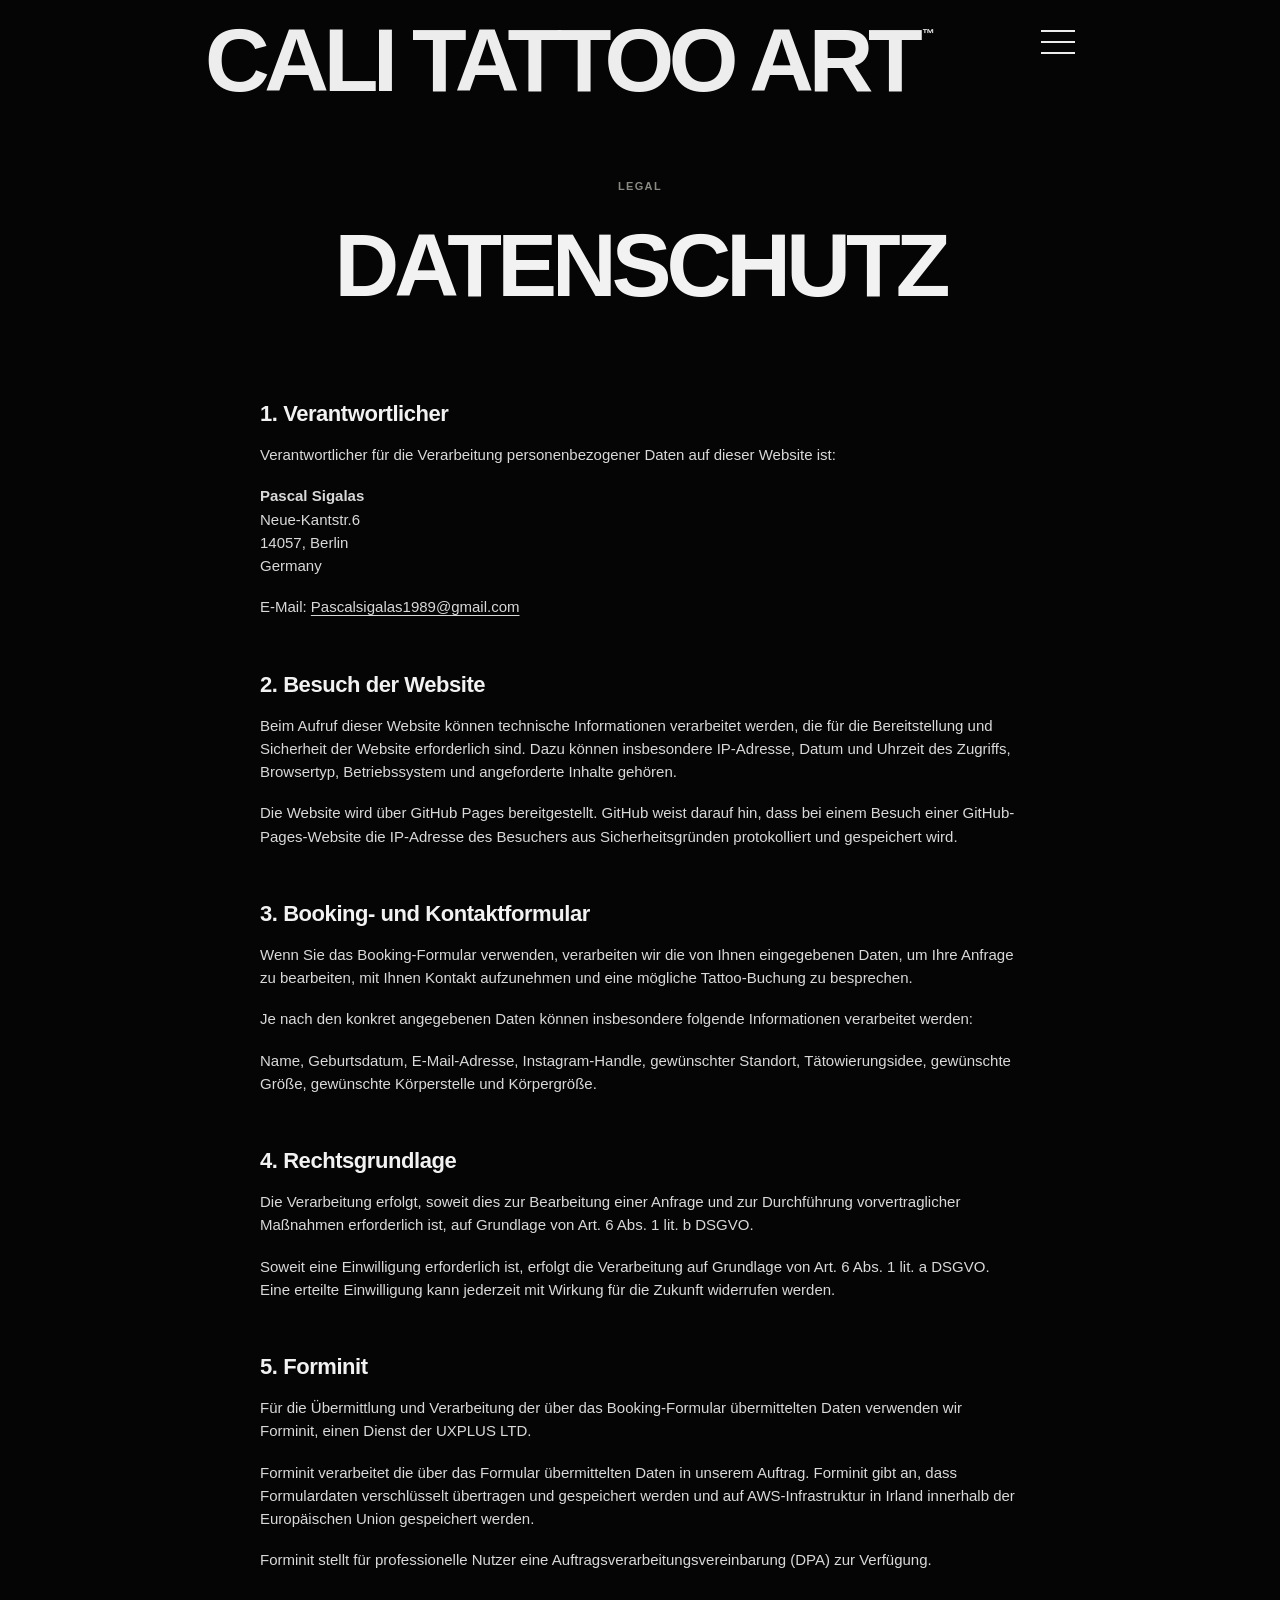
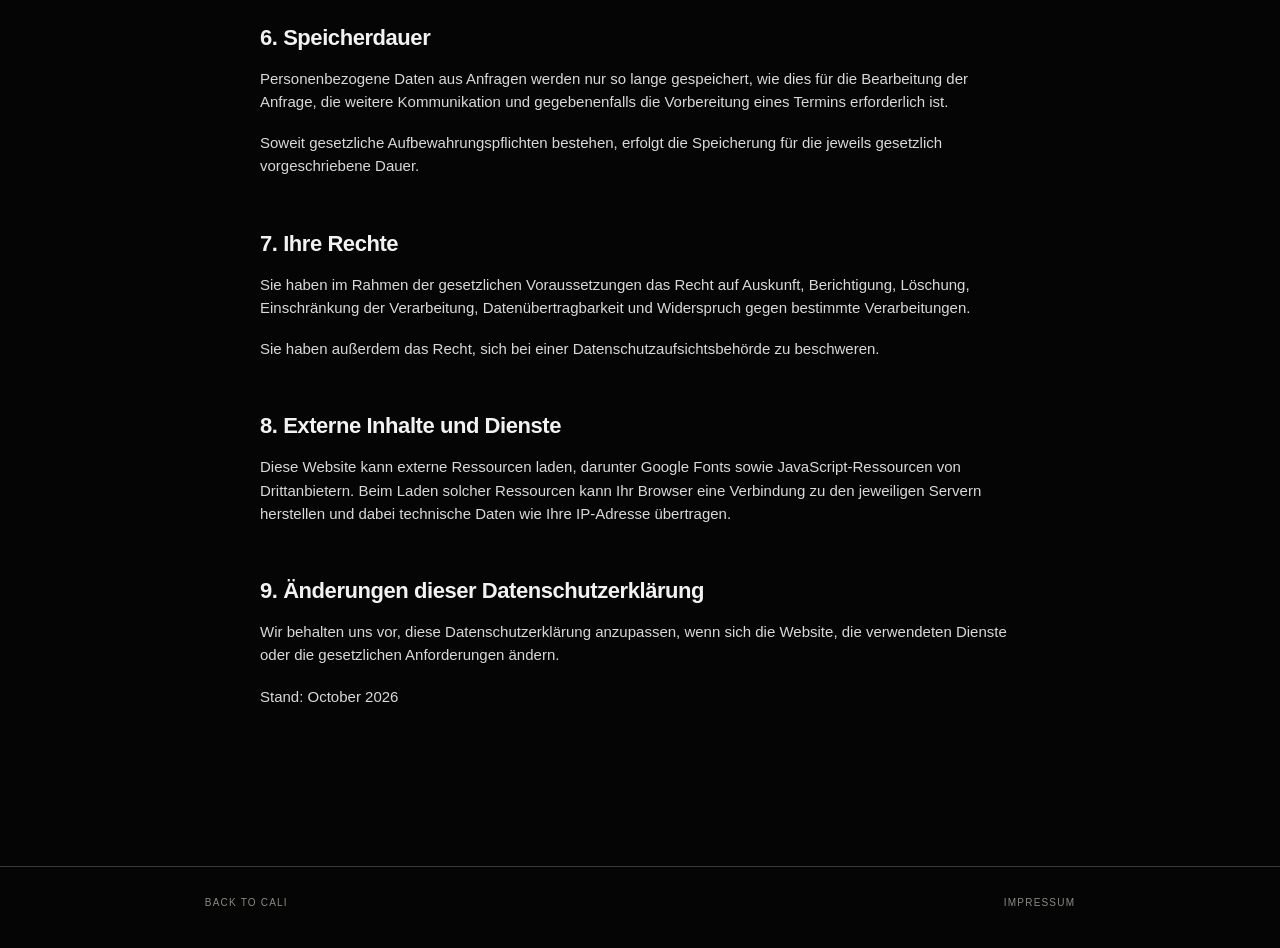
==== commit d0bdf671: "dd" ====
--- a/datenschutz.html
+++ b/datenschutz.html
@@ -75,15 +75,15 @@
         </p>
 
         <p>
-            <strong>[FULL LEGAL NAME]</strong><br>
-            [STREET AND HOUSE NUMBER]<br>
-            [POSTAL CODE] [CITY]<br>
+            <strong>Pascal Sigalas</strong><br>
+            Neue-Kantstr.6<br>
+            14057, Berlin<br>
             Germany
         </p>
 
         <p>
             E-Mail:
-            <a href="mailto:[EMAIL]">[EMAIL]</a>
+            <a href="mailto:[EMAIL]">Pascalsigalas1989@gmail.com</a>
         </p>
 
 
--- a/style.css
+++ b/style.css
@@ -3553,4 +3553,46 @@
         gap: 16px;
     }
 
+}
+
+/* BOOKING — DATE & FILE UPLOAD */
+
+.booking-field input[type="datetime-local"] {
+    color-scheme: dark;
+}
+
+.booking-file-field {
+    padding-bottom: 18px;
+}
+
+.booking-file-field input[type="file"] {
+    width: 100%;
+    font-family: 'DejaVu Sans Condensed', Arial, sans-serif;
+    font-size: 11px;
+    color: #d9d9d9;
+    background: transparent;
+    border: 0;
+    padding: 8px 0;
+}
+
+.booking-file-field input[type="file"]::file-selector-button {
+    font-family: 'DejaVu Sans Condensed', Arial, sans-serif;
+    font-size: 10px;
+    letter-spacing: .08em;
+    text-transform: uppercase;
+    color: #f2f2f2;
+    background: #151515;
+    border: 1px solid rgba(241,241,237,.28);
+    padding: 9px 14px;
+    margin-right: 12px;
+    cursor: pointer;
+}
+
+.booking-file-help {
+    display: block;
+    margin-top: 7px;
+    font-family: 'DejaVu Sans Condensed', Arial, sans-serif;
+    font-size: 9px;
+    line-height: 1.4;
+    color: #777;
 }
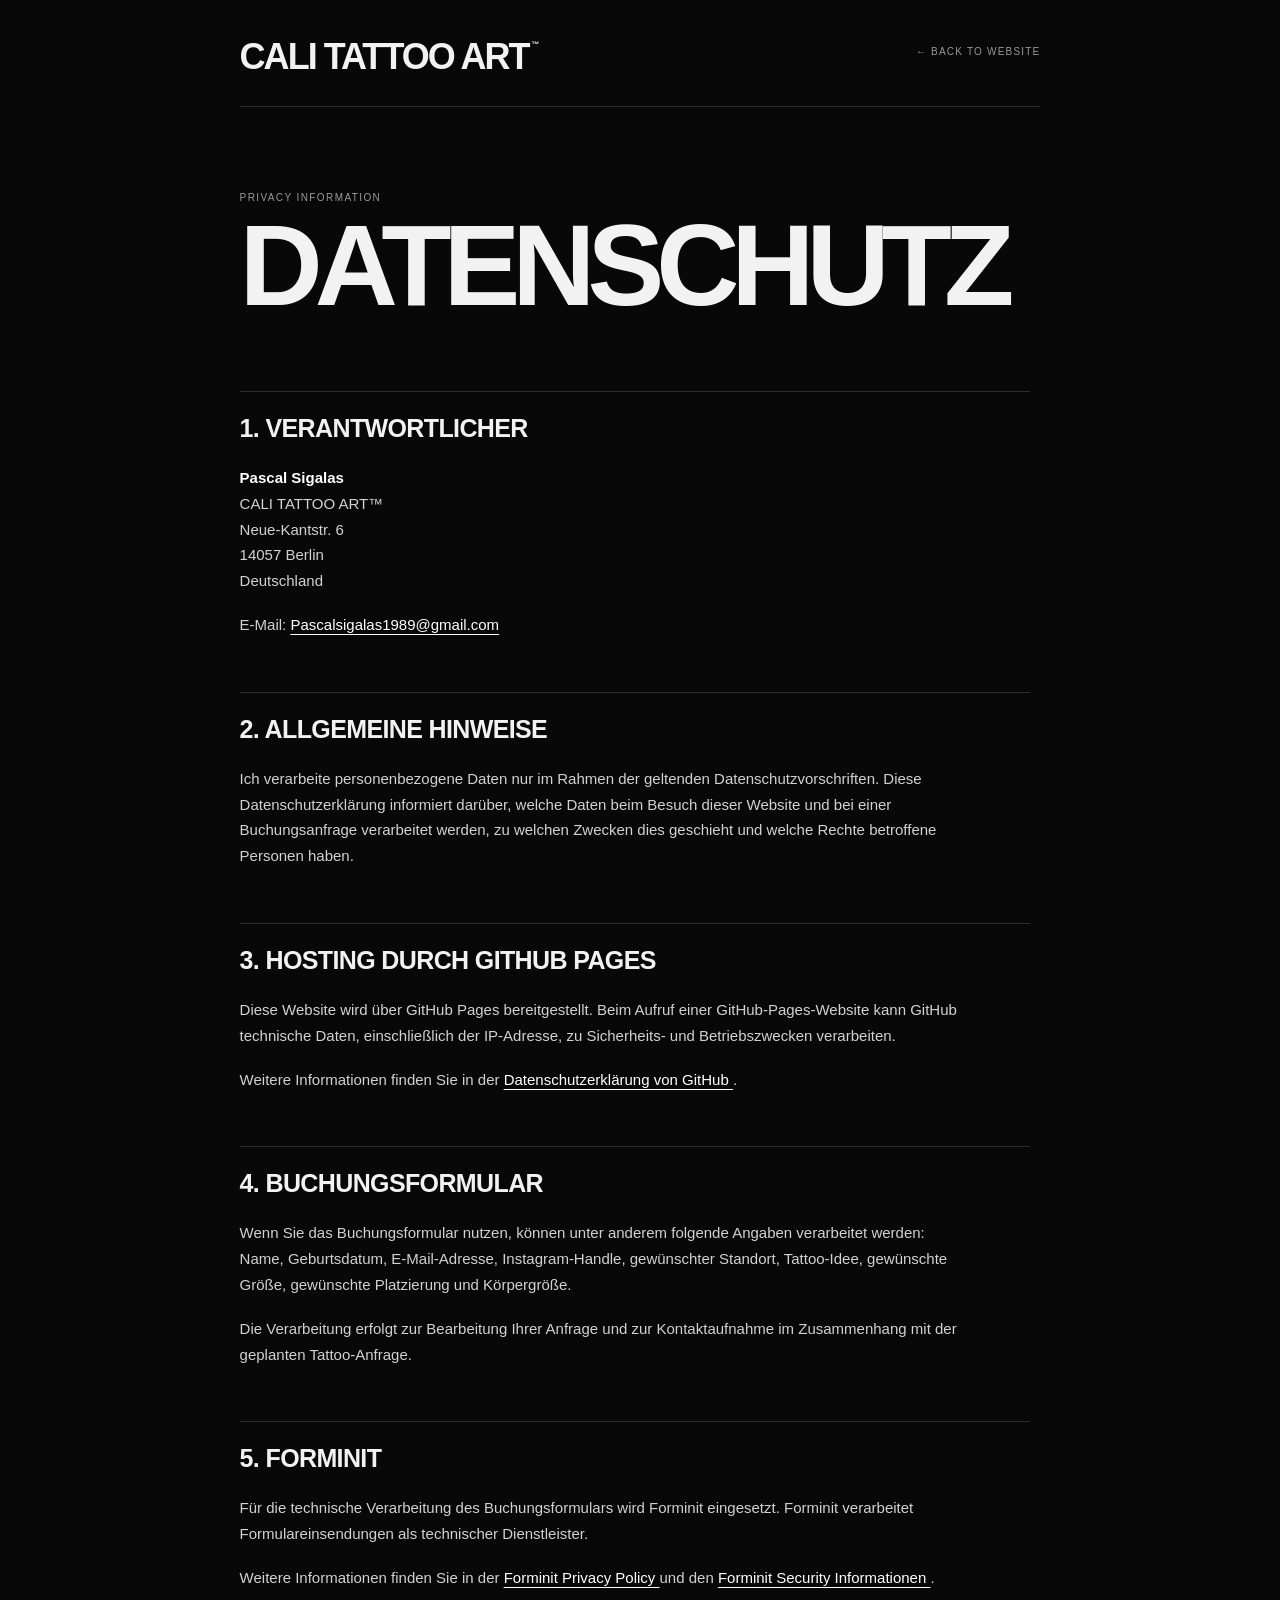
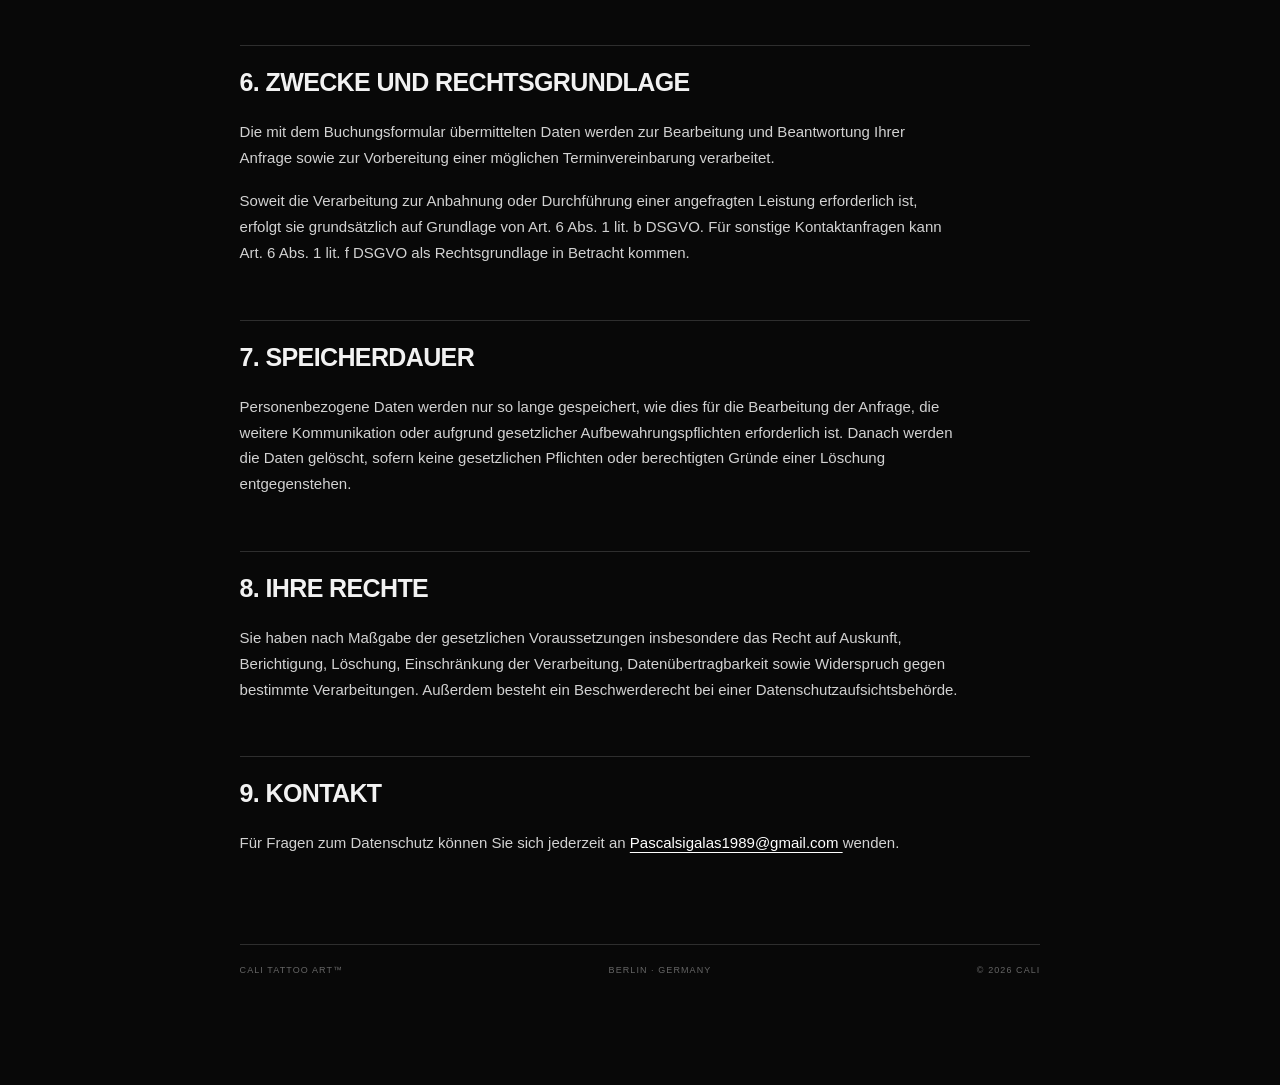
==== commit 8115a830: "fix" ====
--- a/datenschutz.html
+++ b/datenschutz.html
@@ -1,244 +1,488 @@
 <!DOCTYPE html>
-<html lang="en">
-
+<html lang="de">
 <head>
-
     <meta charset="UTF-8">
-
-    <meta
-        name="viewport"
-        content="width=device-width, initial-scale=1.0">
-
-    <title>CALI — Privacy Policy</title>
-
-    <link rel="stylesheet" href="style.css">
-
+    <meta name="viewport" content="width=device-width, initial-scale=1.0">
+
+    <title>Datenschutz — CALI TATTOO ART</title>
+
+    <style>
+        :root {
+            --bg: #080808;
+            --text: #f2f2f2;
+            --muted: #999999;
+            --soft: #d2d2d2;
+            --line: rgba(242, 242, 242, 0.16);
+        }
+
+        * {
+            margin: 0;
+            padding: 0;
+            box-sizing: border-box;
+        }
+
+        html {
+            scroll-behavior: smooth;
+        }
+
+        body {
+            background: var(--bg);
+            color: var(--text);
+            font-family: "DejaVu Sans Condensed", Arial, Helvetica, sans-serif;
+            -webkit-font-smoothing: antialiased;
+        }
+
+        a {
+            color: inherit;
+        }
+
+        .legal-page {
+            width: min(980px, 100%);
+            margin: 0 auto;
+            padding: 42px 7vw 110px;
+        }
+
+        .legal-top {
+            display: flex;
+            justify-content: space-between;
+            align-items: flex-start;
+
+            padding-bottom: 34px;
+            border-bottom: 1px solid var(--line);
+
+            margin-bottom: 85px;
+        }
+
+        .legal-brand {
+            font-size: clamp(24px, 3vw, 36px);
+            line-height: 0.84;
+            letter-spacing: -0.055em;
+            font-weight: 700;
+            text-decoration: none;
+        }
+
+        .legal-brand span {
+            font-size: 0.22em;
+            vertical-align: top;
+            margin-left: 3px;
+            letter-spacing: 0;
+        }
+
+        .legal-back {
+            font-size: 10px;
+            letter-spacing: 0.12em;
+            text-transform: uppercase;
+            color: var(--muted);
+            text-decoration: none;
+            padding-top: 4px;
+        }
+
+        .legal-header {
+            margin-bottom: 80px;
+        }
+
+        .legal-kicker {
+            font-size: 10px;
+            letter-spacing: 0.14em;
+            text-transform: uppercase;
+            color: var(--muted);
+            margin-bottom: 18px;
+        }
+
+        .legal-title {
+            font-size: clamp(58px, 9vw, 120px);
+            line-height: 0.78;
+            letter-spacing: -0.07em;
+            font-weight: 700;
+        }
+
+        .legal-content {
+            max-width: 790px;
+        }
+
+        .legal-section {
+            border-top: 1px solid var(--line);
+            padding-top: 24px;
+            margin-top: 54px;
+        }
+
+        .legal-section:first-child {
+            margin-top: 0;
+        }
+
+        .legal-section h2 {
+            font-size: clamp(18px, 2vw, 25px);
+            line-height: 1;
+            letter-spacing: -0.025em;
+            font-weight: 700;
+            margin-bottom: 24px;
+            text-transform: uppercase;
+        }
+
+        .legal-section p {
+            color: var(--soft);
+            font-size: 15px;
+            line-height: 1.72;
+            max-width: 720px;
+        }
+
+        .legal-section p + p {
+            margin-top: 18px;
+        }
+
+        .legal-contact strong {
+            color: #fff;
+            font-weight: 700;
+        }
+
+        .legal-contact a {
+            color: #fff;
+            text-underline-offset: 4px;
+        }
+
+        .legal-section a {
+            color: #fff;
+            text-underline-offset: 4px;
+        }
+
+        .legal-footer {
+            border-top: 1px solid var(--line);
+            margin-top: 88px;
+            padding-top: 20px;
+
+            display: flex;
+            justify-content: space-between;
+            gap: 20px;
+
+            color: #666;
+
+            font-size: 9px;
+            letter-spacing: 0.12em;
+            text-transform: uppercase;
+        }
+
+        @media (max-width: 700px) {
+
+            .legal-page {
+                padding: 24px 12% 75px;
+            }
+
+            .legal-top {
+                padding-bottom: 25px;
+                margin-bottom: 58px;
+            }
+
+            .legal-brand {
+                font-size: 27px;
+            }
+
+            .legal-back {
+                font-size: 8px;
+                max-width: 105px;
+                text-align: right;
+            }
+
+            .legal-header {
+                margin-bottom: 60px;
+            }
+
+            .legal-kicker {
+                font-size: 8px;
+                margin-bottom: 15px;
+            }
+
+            .legal-title {
+                font-size: 56px;
+            }
+
+            .legal-section {
+                margin-top: 42px;
+                padding-top: 19px;
+            }
+
+            .legal-section h2 {
+                font-size: 17px;
+                margin-bottom: 17px;
+            }
+
+            .legal-section p {
+                font-size: 14px;
+                line-height: 1.64;
+            }
+
+            .legal-footer {
+                margin-top: 65px;
+                flex-direction: column;
+                gap: 8px;
+            }
+        }
+    </style>
 </head>
 
 <body>
 
-<header class="site-header">
-
-    <a href="index.html" class="brand">
-        <span class="brand-name">CALI TATTOO ART</span>
-        <span class="brand-tm">™</span>
-    </a>
-
-    <button
-        class="menu-toggle"
-        aria-label="Open menu"
-        aria-expanded="false">
-
-        <span></span>
-        <span></span>
-        <span></span>
-
-    </button>
-
-    <div class="menu-panel">
-
-        <a href="index.html#experience">
-            TATTOO EXPERIENCE
-        </a>
-
-        <a href="index.html#booking">
-            BOOK NOW
-        </a>
-
-        <a href="work.html">
-            MY WORK
-        </a>
-
-    </div>
-
-</header>
-
-
-<main class="legal-page">
-
-    <section class="legal-header">
-
-        <span>LEGAL</span>
-
-        <h1>DATENSCHUTZ</h1>
-
-    </section>
-
-
-    <section class="legal-content">
-
-        <h2>1. Verantwortlicher</h2>
-
-        <p>
-            Verantwortlicher für die Verarbeitung
-            personenbezogener Daten auf dieser Website ist:
-        </p>
-
-        <p>
-            <strong>Pascal Sigalas</strong><br>
-            Neue-Kantstr.6<br>
-            14057, Berlin<br>
-            Germany
-        </p>
-
-        <p>
-            E-Mail:
-            <a href="mailto:[EMAIL]">Pascalsigalas1989@gmail.com</a>
-        </p>
-
-
-        <h2>2. Besuch der Website</h2>
-
-        <p>
-            Beim Aufruf dieser Website können technische
-            Informationen verarbeitet werden, die für die
-            Bereitstellung und Sicherheit der Website erforderlich
-            sind. Dazu können insbesondere IP-Adresse,
-            Datum und Uhrzeit des Zugriffs, Browsertyp,
-            Betriebssystem und angeforderte Inhalte gehören.
-        </p>
-
-        <p>
-            Die Website wird über GitHub Pages bereitgestellt.
-            GitHub weist darauf hin, dass bei einem Besuch einer
-            GitHub-Pages-Website die IP-Adresse des Besuchers aus
-            Sicherheitsgründen protokolliert und gespeichert wird.
-        </p>
-
-
-        <h2>3. Booking- und Kontaktformular</h2>
-
-        <p>
-            Wenn Sie das Booking-Formular verwenden, verarbeiten
-            wir die von Ihnen eingegebenen Daten, um Ihre Anfrage
-            zu bearbeiten, mit Ihnen Kontakt aufzunehmen und eine
-            mögliche Tattoo-Buchung zu besprechen.
-        </p>
-
-        <p>
-            Je nach den konkret angegebenen Daten können
-            insbesondere folgende Informationen verarbeitet werden:
-        </p>
-
-        <p>
-            Name, Geburtsdatum, E-Mail-Adresse, Instagram-Handle,
-            gewünschter Standort, Tätowierungsidee, gewünschte
-            Größe, gewünschte Körperstelle und Körpergröße.
-        </p>
-
-
-        <h2>4. Rechtsgrundlage</h2>
-
-        <p>
-            Die Verarbeitung erfolgt, soweit dies zur Bearbeitung
-            einer Anfrage und zur Durchführung vorvertraglicher
-            Maßnahmen erforderlich ist, auf Grundlage von
-            Art. 6 Abs. 1 lit. b DSGVO.
-        </p>
-
-        <p>
-            Soweit eine Einwilligung erforderlich ist, erfolgt die
-            Verarbeitung auf Grundlage von Art. 6 Abs. 1 lit. a
-            DSGVO. Eine erteilte Einwilligung kann jederzeit mit
-            Wirkung für die Zukunft widerrufen werden.
-        </p>
-
-
-        <h2>5. Forminit</h2>
-
-        <p>
-            Für die Übermittlung und Verarbeitung der über das
-            Booking-Formular übermittelten Daten verwenden wir
-            Forminit, einen Dienst der UXPLUS LTD.
-        </p>
-
-        <p>
-            Forminit verarbeitet die über das Formular übermittelten
-            Daten in unserem Auftrag. Forminit gibt an, dass
-            Formulardaten verschlüsselt übertragen und gespeichert
-            werden und auf AWS-Infrastruktur in Irland innerhalb
-            der Europäischen Union gespeichert werden.
-        </p>
-
-        <p>
-            Forminit stellt für professionelle Nutzer eine
-            Auftragsverarbeitungsvereinbarung (DPA) zur Verfügung.
-        </p>
-
-
-        <h2>6. Speicherdauer</h2>
-
-        <p>
-            Personenbezogene Daten aus Anfragen werden nur so lange
-            gespeichert, wie dies für die Bearbeitung der Anfrage,
-            die weitere Kommunikation und gegebenenfalls die
-            Vorbereitung eines Termins erforderlich ist.
-        </p>
-
-        <p>
-            Soweit gesetzliche Aufbewahrungspflichten bestehen,
-            erfolgt die Speicherung für die jeweils gesetzlich
-            vorgeschriebene Dauer.
-        </p>
-
-
-        <h2>7. Ihre Rechte</h2>
-
-        <p>
-            Sie haben im Rahmen der gesetzlichen Voraussetzungen
-            das Recht auf Auskunft, Berichtigung, Löschung,
-            Einschränkung der Verarbeitung, Datenübertragbarkeit
-            und Widerspruch gegen bestimmte Verarbeitungen.
-        </p>
-
-        <p>
-            Sie haben außerdem das Recht, sich bei einer
-            Datenschutzaufsichtsbehörde zu beschweren.
-        </p>
-
-
-        <h2>8. Externe Inhalte und Dienste</h2>
-
-        <p>
-            Diese Website kann externe Ressourcen laden, darunter
-            Google Fonts sowie JavaScript-Ressourcen von
-            Drittanbietern. Beim Laden solcher Ressourcen kann Ihr
-            Browser eine Verbindung zu den jeweiligen Servern
-            herstellen und dabei technische Daten wie Ihre
-            IP-Adresse übertragen.
-        </p>
-
-
-        <h2>9. Änderungen dieser Datenschutzerklärung</h2>
-
-        <p>
-            Wir behalten uns vor, diese Datenschutzerklärung
-            anzupassen, wenn sich die Website, die verwendeten
-            Dienste oder die gesetzlichen Anforderungen ändern.
-        </p>
-
-        <p>
-            Stand: October 2026
-        </p>
-
-    </section>
-
-</main>
-
-
-<footer class="legal-footer">
-
-    <a href="index.html">BACK TO CALI</a>
-
-    <a href="impressum.html">IMPRESSUM</a>
-
-</footer>
-
-
-<script src="https://forminit.com/sdk/v1/forminit.js"></script>
-
-<script type="module" src="script.js"></script>
+    <main class="legal-page">
+
+        <!-- TOP -->
+        <header class="legal-top">
+
+            <a class="legal-brand" href="index.html">
+                CALI TATTOO ART<span>™</span>
+            </a>
+
+            <a class="legal-back" href="index.html">
+                ← Back to website
+            </a>
+
+        </header>
+
+
+        <!-- TITLE -->
+        <div class="legal-header">
+
+            <div class="legal-kicker">
+                Privacy information
+            </div>
+
+            <h1 class="legal-title">
+                DATENSCHUTZ
+            </h1>
+
+        </div>
+
+
+        <div class="legal-content">
+
+            <!-- RESPONSIBLE -->
+            <section class="legal-section">
+
+                <h2>
+                    1. Verantwortlicher
+                </h2>
+
+                <div class="legal-contact">
+
+                    <p>
+                        <strong>Pascal Sigalas</strong><br>
+                        CALI TATTOO ART™<br>
+                        Neue-Kantstr. 6<br>
+                        14057 Berlin<br>
+                        Deutschland
+                    </p>
+
+                    <p>
+                        E-Mail:
+                        <a href="mailto:Pascalsigalas1989@gmail.com">
+                            Pascalsigalas1989@gmail.com
+                        </a>
+                    </p>
+
+                </div>
+
+            </section>
+
+
+            <!-- GENERAL -->
+            <section class="legal-section">
+
+                <h2>
+                    2. Allgemeine Hinweise
+                </h2>
+
+                <p>
+                    Ich verarbeite personenbezogene Daten nur im Rahmen der geltenden
+                    Datenschutzvorschriften. Diese Datenschutzerklärung informiert
+                    darüber, welche Daten beim Besuch dieser Website und bei einer
+                    Buchungsanfrage verarbeitet werden, zu welchen Zwecken dies geschieht
+                    und welche Rechte betroffene Personen haben.
+                </p>
+
+            </section>
+
+
+            <!-- GITHUB -->
+            <section class="legal-section">
+
+                <h2>
+                    3. Hosting durch GitHub Pages
+                </h2>
+
+                <p>
+                    Diese Website wird über GitHub Pages bereitgestellt. Beim Aufruf
+                    einer GitHub-Pages-Website kann GitHub technische Daten,
+                    einschließlich der IP-Adresse, zu Sicherheits- und Betriebszwecken
+                    verarbeiten.
+                </p>
+
+                <p>
+                    Weitere Informationen finden Sie in der
+                    <a
+                        href="https://docs.github.com/en/site-policy/privacy-policies/github-general-privacy-statement"
+                        target="_blank"
+                        rel="noopener noreferrer"
+                    >
+                        Datenschutzerklärung von GitHub
+                    </a>.
+                </p>
+
+            </section>
+
+
+            <!-- BOOKING FORM -->
+            <section class="legal-section">
+
+                <h2>
+                    4. Buchungsformular
+                </h2>
+
+                <p>
+                    Wenn Sie das Buchungsformular nutzen, können unter anderem folgende
+                    Angaben verarbeitet werden: Name, Geburtsdatum, E-Mail-Adresse,
+                    Instagram-Handle, gewünschter Standort, Tattoo-Idee, gewünschte
+                    Größe, gewünschte Platzierung und Körpergröße.
+                </p>
+
+                <p>
+                    Die Verarbeitung erfolgt zur Bearbeitung Ihrer Anfrage und zur
+                    Kontaktaufnahme im Zusammenhang mit der geplanten Tattoo-Anfrage.
+                </p>
+
+            </section>
+
+
+            <!-- FORMINIT -->
+            <section class="legal-section">
+
+                <h2>
+                    5. Forminit
+                </h2>
+
+                <p>
+                    Für die technische Verarbeitung des Buchungsformulars wird Forminit
+                    eingesetzt. Forminit verarbeitet Formulareinsendungen als
+                    technischer Dienstleister.
+                </p>
+
+                <p>
+                    Weitere Informationen finden Sie in der
+                    <a
+                        href="https://forminit.com/privacy-policy/"
+                        target="_blank"
+                        rel="noopener noreferrer"
+                    >
+                        Forminit Privacy Policy
+                    </a>
+                    und den
+                    <a
+                        href="https://forminit.com/security/"
+                        target="_blank"
+                        rel="noopener noreferrer"
+                    >
+                        Forminit Security Informationen
+                    </a>.
+                </p>
+
+            </section>
+
+
+            <!-- PURPOSE -->
+            <section class="legal-section">
+
+                <h2>
+                    6. Zwecke und Rechtsgrundlage
+                </h2>
+
+                <p>
+                    Die mit dem Buchungsformular übermittelten Daten werden zur
+                    Bearbeitung und Beantwortung Ihrer Anfrage sowie zur Vorbereitung
+                    einer möglichen Terminvereinbarung verarbeitet.
+                </p>
+
+                <p>
+                    Soweit die Verarbeitung zur Anbahnung oder Durchführung einer
+                    angefragten Leistung erforderlich ist, erfolgt sie grundsätzlich
+                    auf Grundlage von Art. 6 Abs. 1 lit. b DSGVO. Für sonstige
+                    Kontaktanfragen kann Art. 6 Abs. 1 lit. f DSGVO als Rechtsgrundlage
+                    in Betracht kommen.
+                </p>
+
+            </section>
+
+
+            <!-- STORAGE -->
+            <section class="legal-section">
+
+                <h2>
+                    7. Speicherdauer
+                </h2>
+
+                <p>
+                    Personenbezogene Daten werden nur so lange gespeichert, wie dies für
+                    die Bearbeitung der Anfrage, die weitere Kommunikation oder aufgrund
+                    gesetzlicher Aufbewahrungspflichten erforderlich ist. Danach werden
+                    die Daten gelöscht, sofern keine gesetzlichen Pflichten oder
+                    berechtigten Gründe einer Löschung entgegenstehen.
+                </p>
+
+            </section>
+
+
+            <!-- RIGHTS -->
+            <section class="legal-section">
+
+                <h2>
+                    8. Ihre Rechte
+                </h2>
+
+                <p>
+                    Sie haben nach Maßgabe der gesetzlichen Voraussetzungen insbesondere
+                    das Recht auf Auskunft, Berichtigung, Löschung, Einschränkung der
+                    Verarbeitung, Datenübertragbarkeit sowie Widerspruch gegen bestimmte
+                    Verarbeitungen. Außerdem besteht ein Beschwerderecht bei einer
+                    Datenschutzaufsichtsbehörde.
+                </p>
+
+            </section>
+
+
+            <!-- CONTACT -->
+            <section class="legal-section">
+
+                <h2>
+                    9. Kontakt
+                </h2>
+
+                <p>
+                    Für Fragen zum Datenschutz können Sie sich jederzeit an
+                    <a href="mailto:Pascalsigalas1989@gmail.com">
+                        Pascalsigalas1989@gmail.com
+                    </a>
+                    wenden.
+                </p>
+
+            </section>
+
+        </div>
+
+
+        <!-- FOOTER -->
+        <footer class="legal-footer">
+
+            <span>
+                CALI TATTOO ART™
+            </span>
+
+            <span>
+                Berlin · Germany
+            </span>
+
+            <span>
+                © 2026 CALI
+            </span>
+
+        </footer>
+
+    </main>
 
 </body>
-
 </html>
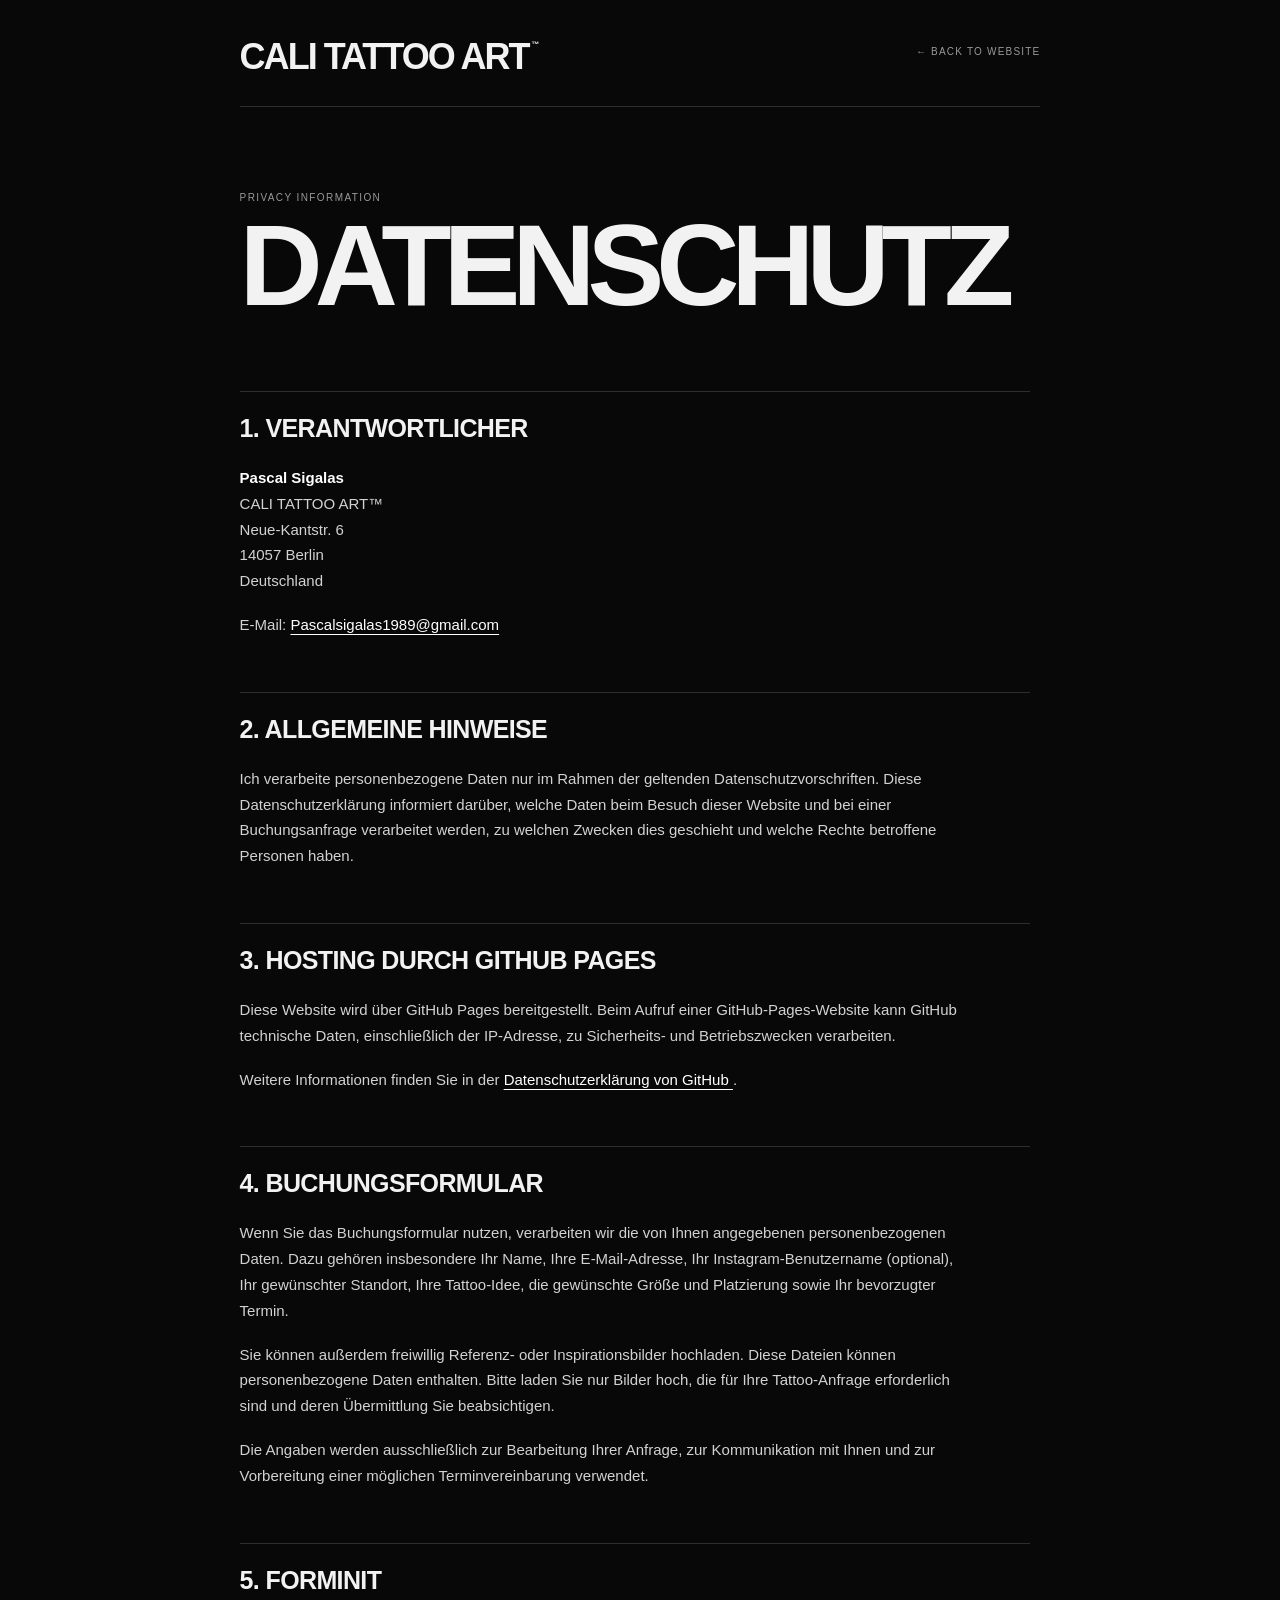
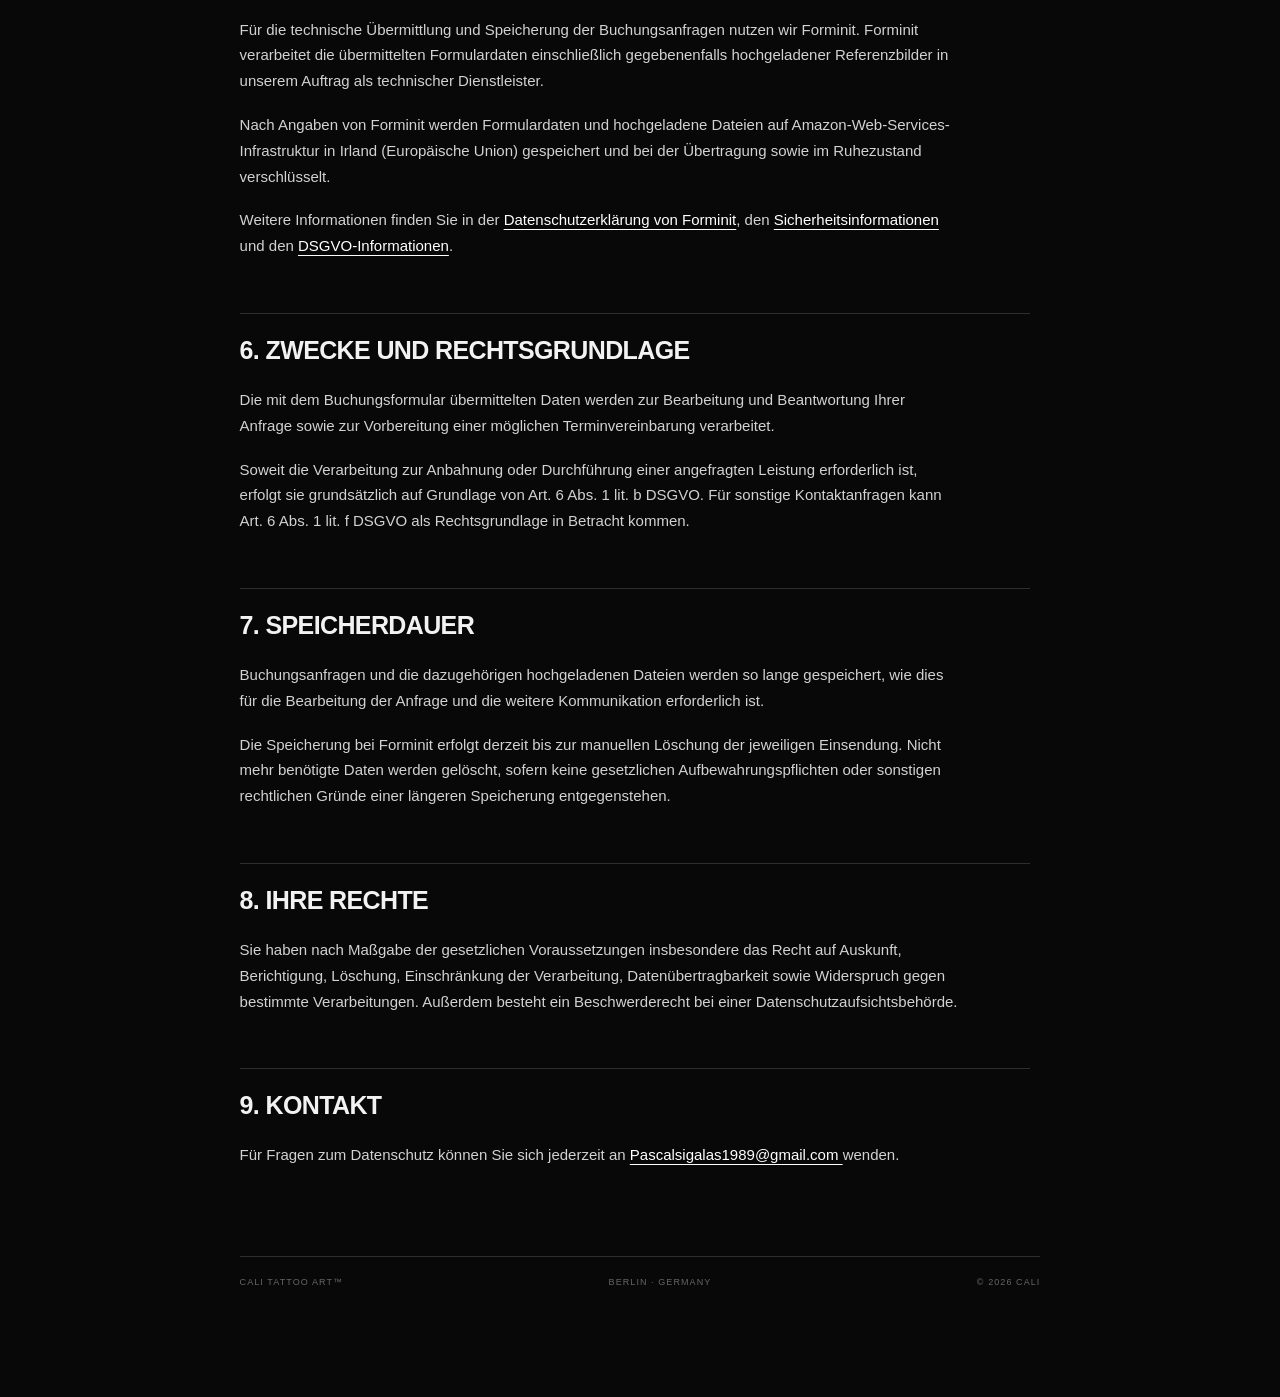
==== commit 36eff165: "update" ====
--- a/datenschutz.html
+++ b/datenschutz.html
@@ -1,6 +1,25 @@
 <!DOCTYPE html>
 <html lang="de">
 <head>
+
+        <script id="Cookiebot" src="https://consent.cookiebot.com/uc.js" data-cbid="5f34eb20-187b-4e8d-adb3-d5662392431a" data-blockingmode="auto" type="text/javascript"></script>
+
+<!-- Meta Pixel Code — blocked until marketing consent -->
+<script type="text/plain" data-cookieconsent="marketing">
+!function(f,b,e,v,n,t,s)
+{if(f.fbq)return;n=f.fbq=function(){n.callMethod?
+n.callMethod.apply(n,arguments):n.queue.push(arguments)};
+if(!f._fbq)f._fbq=n;n.push=n;n.loaded=!0;n.version='2.0';
+n.queue=[];t=b.createElement(e);t.async=!0;
+t.src=v;s=b.getElementsByTagName(e)[0];
+s.parentNode.insertBefore(t,s)}(window, document,'script',
+'https://connect.facebook.net/en_US/fbevents.js');
+
+fbq('init', '2034833346963500');
+fbq('track', 'PageView');
+</script>
+<!-- End Meta Pixel Code -->
+
     <meta charset="UTF-8">
     <meta name="viewport" content="width=device-width, initial-scale=1.0">
 
@@ -329,60 +348,29 @@
 
 
             <!-- BOOKING FORM -->
-            <section class="legal-section">
-
-                <h2>
-                    4. Buchungsformular
-                </h2>
-
-                <p>
-                    Wenn Sie das Buchungsformular nutzen, können unter anderem folgende
-                    Angaben verarbeitet werden: Name, Geburtsdatum, E-Mail-Adresse,
-                    Instagram-Handle, gewünschter Standort, Tattoo-Idee, gewünschte
-                    Größe, gewünschte Platzierung und Körpergröße.
-                </p>
-
-                <p>
-                    Die Verarbeitung erfolgt zur Bearbeitung Ihrer Anfrage und zur
-                    Kontaktaufnahme im Zusammenhang mit der geplanten Tattoo-Anfrage.
-                </p>
-
-            </section>
+           <section class="legal-section">
+  <h2>4. Buchungsformular</h2>
+  <div class="legal-contact">
+    <p>Wenn Sie das Buchungsformular nutzen, verarbeiten wir die von Ihnen angegebenen personenbezogenen Daten. Dazu gehören insbesondere Ihr Name, Ihre E-Mail-Adresse, Ihr Instagram-Benutzername (optional), Ihr gewünschter Standort, Ihre Tattoo-Idee, die gewünschte Größe und Platzierung sowie Ihr bevorzugter Termin.</p>
+
+    <p>Sie können außerdem freiwillig Referenz- oder Inspirationsbilder hochladen. Diese Dateien können personenbezogene Daten enthalten. Bitte laden Sie nur Bilder hoch, die für Ihre Tattoo-Anfrage erforderlich sind und deren Übermittlung Sie beabsichtigen.</p>
+
+    <p>Die Angaben werden ausschließlich zur Bearbeitung Ihrer Anfrage, zur Kommunikation mit Ihnen und zur Vorbereitung einer möglichen Terminvereinbarung verwendet.</p>
+  </div>
+</section>
 
 
             <!-- FORMINIT -->
-            <section class="legal-section">
-
-                <h2>
-                    5. Forminit
-                </h2>
-
-                <p>
-                    Für die technische Verarbeitung des Buchungsformulars wird Forminit
-                    eingesetzt. Forminit verarbeitet Formulareinsendungen als
-                    technischer Dienstleister.
-                </p>
-
-                <p>
-                    Weitere Informationen finden Sie in der
-                    <a
-                        href="https://forminit.com/privacy-policy/"
-                        target="_blank"
-                        rel="noopener noreferrer"
-                    >
-                        Forminit Privacy Policy
-                    </a>
-                    und den
-                    <a
-                        href="https://forminit.com/security/"
-                        target="_blank"
-                        rel="noopener noreferrer"
-                    >
-                        Forminit Security Informationen
-                    </a>.
-                </p>
-
-            </section>
+           <section class="legal-section">
+  <h2>5. Forminit</h2>
+  <div class="legal-contact">
+    <p>Für die technische Übermittlung und Speicherung der Buchungsanfragen nutzen wir Forminit. Forminit verarbeitet die übermittelten Formulardaten einschließlich gegebenenfalls hochgeladener Referenzbilder in unserem Auftrag als technischer Dienstleister.</p>
+
+    <p>Nach Angaben von Forminit werden Formulardaten und hochgeladene Dateien auf Amazon-Web-Services-Infrastruktur in Irland (Europäische Union) gespeichert und bei der Übertragung sowie im Ruhezustand verschlüsselt.</p>
+
+    <p>Weitere Informationen finden Sie in der <a href="https://forminit.com/privacy-policy/" target="_blank" rel="noopener noreferrer">Datenschutzerklärung von Forminit</a>, den <a href="https://forminit.com/security/" target="_blank" rel="noopener noreferrer">Sicherheitsinformationen</a> und den <a href="https://forminit.com/gdpr/" target="_blank" rel="noopener noreferrer">DSGVO-Informationen</a>.</p>
+  </div>
+</section>
 
 
             <!-- PURPOSE -->
@@ -411,20 +399,13 @@
 
             <!-- STORAGE -->
             <section class="legal-section">
-
-                <h2>
-                    7. Speicherdauer
-                </h2>
-
-                <p>
-                    Personenbezogene Daten werden nur so lange gespeichert, wie dies für
-                    die Bearbeitung der Anfrage, die weitere Kommunikation oder aufgrund
-                    gesetzlicher Aufbewahrungspflichten erforderlich ist. Danach werden
-                    die Daten gelöscht, sofern keine gesetzlichen Pflichten oder
-                    berechtigten Gründe einer Löschung entgegenstehen.
-                </p>
-
-            </section>
+  <h2>7. Speicherdauer</h2>
+  <div class="legal-contact">
+    <p>Buchungsanfragen und die dazugehörigen hochgeladenen Dateien werden so lange gespeichert, wie dies für die Bearbeitung der Anfrage und die weitere Kommunikation erforderlich ist.</p>
+
+    <p>Die Speicherung bei Forminit erfolgt derzeit bis zur manuellen Löschung der jeweiligen Einsendung. Nicht mehr benötigte Daten werden gelöscht, sofern keine gesetzlichen Aufbewahrungspflichten oder sonstigen rechtlichen Gründe einer längeren Speicherung entgegenstehen.</p>
+  </div>
+</section>
 
 
             <!-- RIGHTS -->
